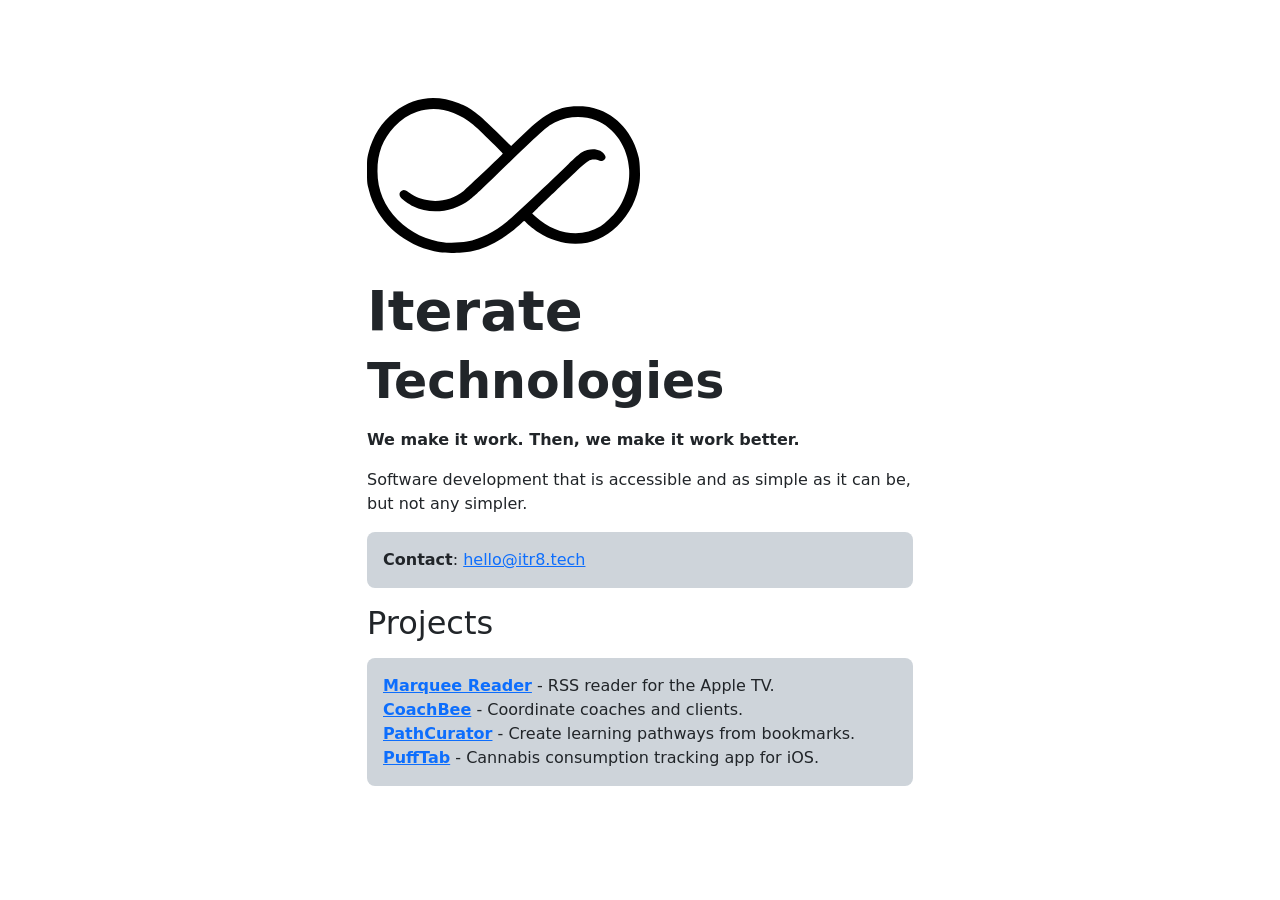
==== index.html @ 41be9e8a "Add Marquee Reader project link to index.html" ====
<!DOCTYPE html>
<html lang="en" data-bs-theme="auto">
<head>
    <meta charset="UTF-8">
    <meta name="viewport" content="width=device-width, initial-scale=1.0">
    <title>Iterate Technologies - Software Development</title>
    <link href="https://cdn.jsdelivr.net/npm/bootstrap@5.3.3/dist/css/bootstrap.min.css" rel="stylesheet">

    <style>
        .hero-section {
            min-height: 100vh;
            display: flex;
            align-items: center;
        }
        .service-icon {
            font-size: 3rem;
            margin-bottom: 1rem;
        }
        [data-bs-theme="dark"] .logo {
            filter: brightness(0) invert(1);
        }
        .theme-toggle {
            position: fixed;
            top: 20px;
            right: 20px;
            z-index: 1000;
        }
    </style>
</head>
<body>



    <!-- Hero Section -->
    <section class="hero-section">
        <div class="container">
            <div class="row align-items-center justify-content-center">
                <div class="col-lg-6">
                    <img src="itr8.svg" alt="Iterate Technologies Logo" class="logo mb-4">
                    <h1 class="display-4 fw-bold mb-3">Iterate <small class="">Technologies</small></h1>
                    <p class="fw-bold">We make it work. Then, we make it work better.</p>
                    <p>Software development that is accessible and as simple as it can be, but not any simpler.</p>
                    <div class="contact my-3 p-3 bg-dark-subtle rounded-3">
                        <div><span class="fw-bold">Contact</span>: <a href="mailto:hello@itr8.ca">hello@itr8.tech</a></div>
                    </div>
                    <h2>Projects</h2>
                    <div class="projects my-3 p-3 bg-dark-subtle rounded-3">
                        <div><a class="fw-bold" href="https://marqueereader.app">Marquee Reader</a> - RSS reader for the Apple TV.</div>
                        <div><a class="fw-bold" href="https://coachbee.app">CoachBee</a> - Coordinate coaches and clients.</div>
                        <div><a class="fw-bold" href="https://pathcurator.com">PathCurator</a> - Create learning pathways from bookmarks.</div>
                        <div><a class="fw-bold" href="https://pufftab.com">PuffTab</a> - Cannabis consumption tracking app for iOS.</div>
                    </div>
                </div>
   
            </div>
        </div>
    </section>




    <script>
        // Theme switching functionality
        const getStoredTheme = () => localStorage.getItem('theme');
        const setStoredTheme = theme => localStorage.setItem('theme', theme);

        const getPreferredTheme = () => {
            const storedTheme = getStoredTheme();
            if (storedTheme) {
                return storedTheme;
            }
            return window.matchMedia('(prefers-color-scheme: dark)').matches ? 'dark' : 'light';
        };

        const setTheme = theme => {
            if (theme === 'auto') {
                document.documentElement.setAttribute('data-bs-theme', (window.matchMedia('(prefers-color-scheme: dark)').matches ? 'dark' : 'light'));
            } else {
                document.documentElement.setAttribute('data-bs-theme', theme);
            }
        };

        setTheme(getPreferredTheme());

        const showActiveTheme = (theme, focus = false) => {
            const activeThemeIcon = document.querySelector(`#theme-${theme}`);
            
            if (activeThemeIcon) {
                activeThemeIcon.checked = true;
                if (focus) {
                    activeThemeIcon.focus();
                }
            }
        };

        window.matchMedia('(prefers-color-scheme: dark)').addEventListener('change', () => {
            const storedTheme = getStoredTheme();
            if (storedTheme !== 'light' && storedTheme !== 'dark') {
                setTheme(getPreferredTheme());
            }
        });

        window.addEventListener('DOMContentLoaded', () => {
            showActiveTheme(getStoredTheme() || 'auto');

            document.querySelectorAll('[name="theme-toggle"]').forEach(toggle => {
                toggle.addEventListener('click', () => {
                    const theme = toggle.id.replace('theme-', '');
                    setStoredTheme(theme);
                    setTheme(theme);
                    showActiveTheme(theme, true);
                });
            });
        });
    </script>
</body>
</html>
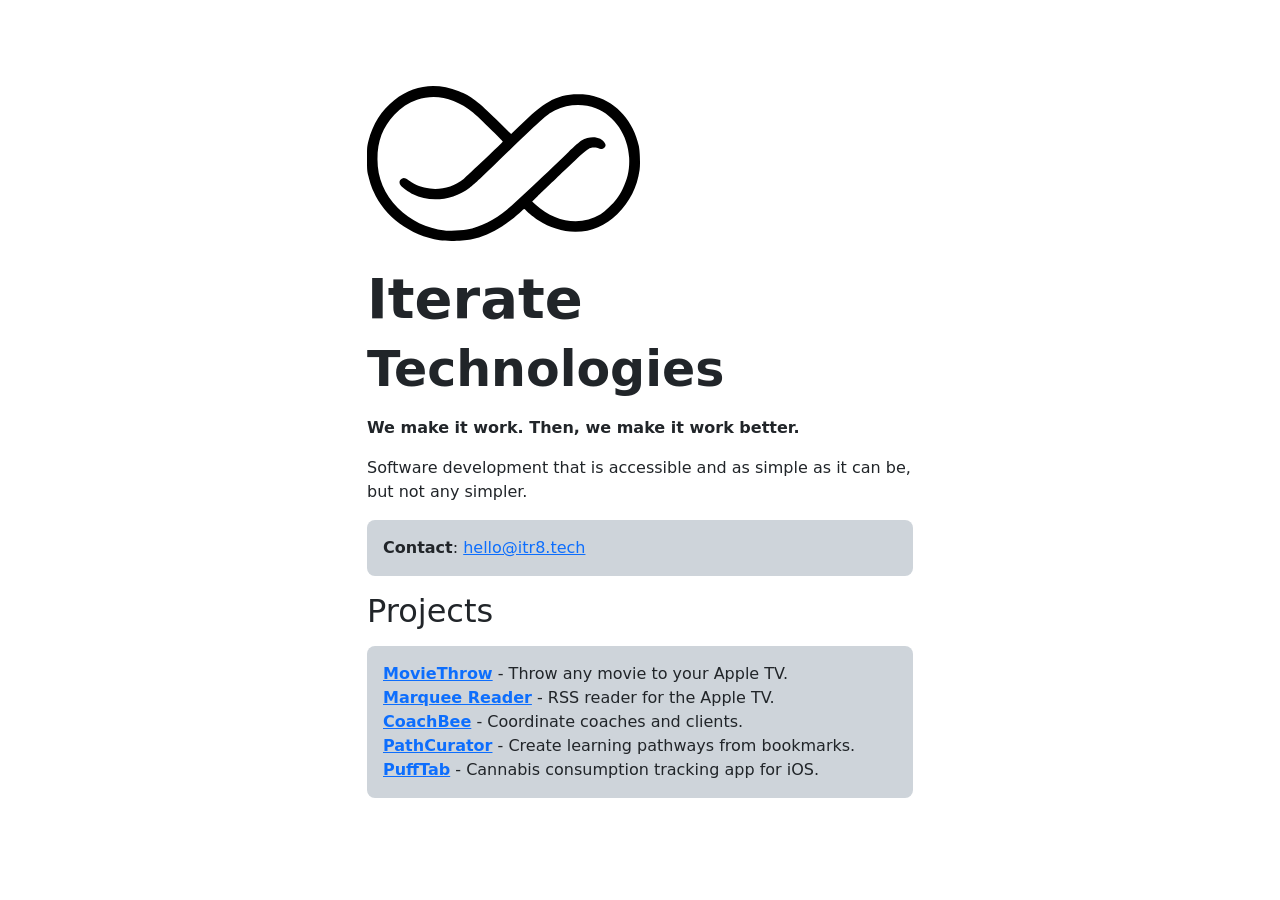
==== commit e6c5fc95: "Link to MovieThrow" ====
--- a/index.html
+++ b/index.html
@@ -45,6 +45,7 @@
                     </div>
                     <h2>Projects</h2>
                     <div class="projects my-3 p-3 bg-dark-subtle rounded-3">
+                        <div><a class="fw-bold" href="/moviethrow/">MovieThrow</a> - Throw any movie to your Apple TV.</div>
                         <div><a class="fw-bold" href="https://marqueereader.app">Marquee Reader</a> - RSS reader for the Apple TV.</div>
                         <div><a class="fw-bold" href="https://coachbee.app">CoachBee</a> - Coordinate coaches and clients.</div>
                         <div><a class="fw-bold" href="https://pathcurator.com">PathCurator</a> - Create learning pathways from bookmarks.</div>
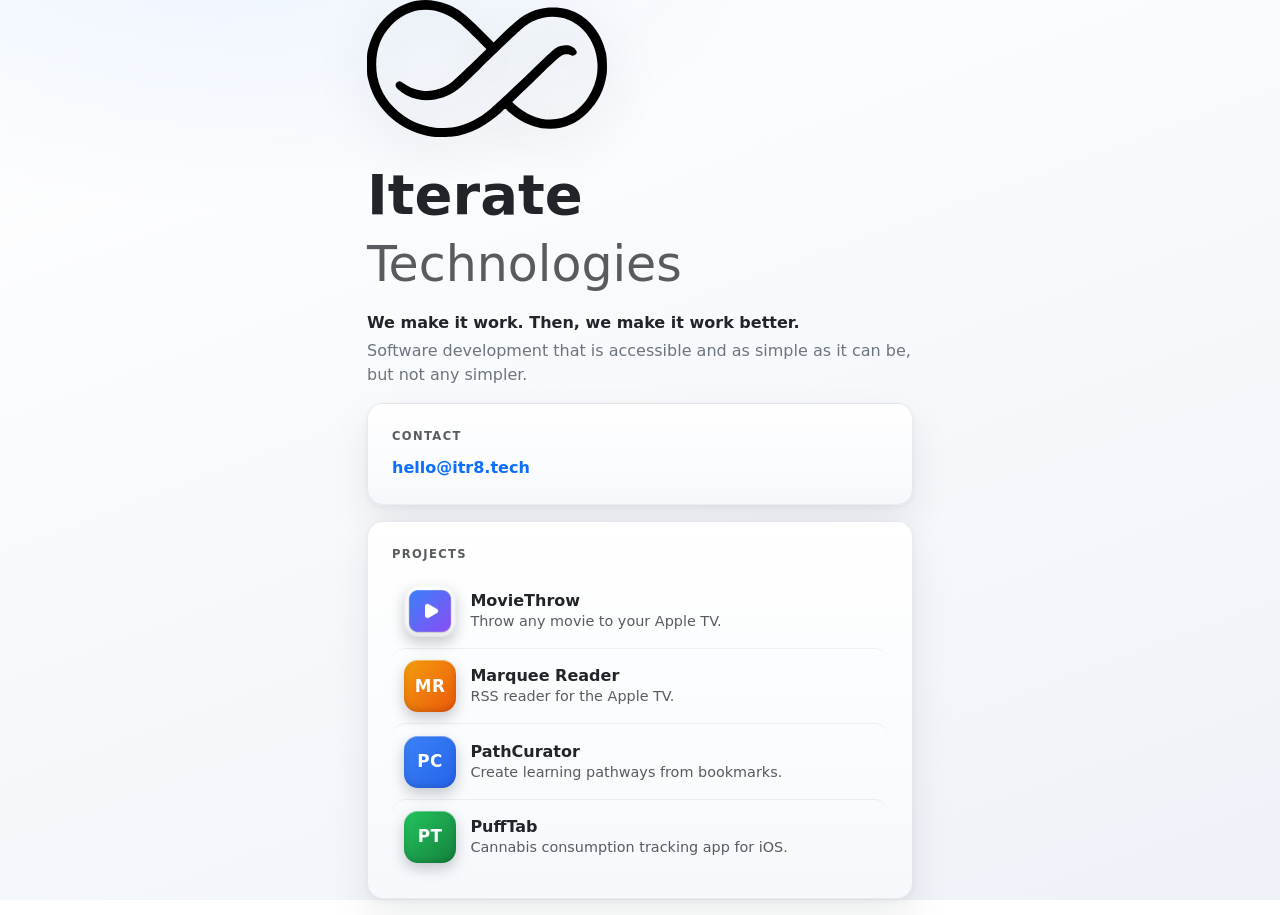
==== commit a87b0849: "Dress up home page and restyle projects section - Add subtle page background gradient with soft radi" ====
--- a/index.html
+++ b/index.html
@@ -7,58 +7,226 @@
     <link href="https://cdn.jsdelivr.net/npm/bootstrap@5.3.3/dist/css/bootstrap.min.css" rel="stylesheet">
 
     <style>
+        :root {
+            --page-bg-start: #ffffff;
+            --page-bg-end: #eef2f8;
+            --card-bg-start: #ffffff;
+            --card-bg-end: #f6f9fc;
+            --card-border: rgba(15, 23, 42, 0.08);
+            --card-shadow: 0 18px 40px rgba(15, 23, 42, 0.08), 0 2px 6px rgba(15, 23, 42, 0.05);
+            --project-hover: rgba(13, 110, 253, 0.06);
+            --divider: rgba(15, 23, 42, 0.06);
+        }
+
+        [data-bs-theme="dark"] {
+            --page-bg-start: #0b0f16;
+            --page-bg-end: #141b26;
+            --card-bg-start: rgba(255, 255, 255, 0.045);
+            --card-bg-end: rgba(255, 255, 255, 0.015);
+            --card-border: rgba(255, 255, 255, 0.09);
+            --card-shadow: 0 20px 44px rgba(0, 0, 0, 0.45), 0 2px 6px rgba(0, 0, 0, 0.4);
+            --project-hover: rgba(255, 255, 255, 0.06);
+            --divider: rgba(255, 255, 255, 0.07);
+        }
+
+        body {
+            min-height: 100vh;
+            background:
+                radial-gradient(1100px 500px at 15% -10%, rgba(13, 110, 253, 0.08), transparent 60%),
+                linear-gradient(160deg, var(--page-bg-start) 0%, var(--page-bg-end) 100%);
+            background-attachment: fixed;
+        }
+
         .hero-section {
             min-height: 100vh;
             display: flex;
             align-items: center;
         }
-        .service-icon {
-            font-size: 3rem;
-            margin-bottom: 1rem;
+
+        .logo {
+            max-width: 240px;
+            width: 100%;
+            filter: drop-shadow(0 12px 24px rgba(15, 23, 42, 0.14));
         }
         [data-bs-theme="dark"] .logo {
-            filter: brightness(0) invert(1);
-        }
-        .theme-toggle {
-            position: fixed;
-            top: 20px;
-            right: 20px;
-            z-index: 1000;
+            filter: brightness(0) invert(1) drop-shadow(0 12px 24px rgba(0, 0, 0, 0.5));
+        }
+
+        .display-4 small {
+            color: var(--bs-secondary-color);
+            font-weight: 500;
+        }
+
+        /* Soft, professional cards */
+        .surface-card {
+            background: linear-gradient(180deg, var(--card-bg-start), var(--card-bg-end));
+            border: 1px solid var(--card-border);
+            border-radius: 1rem;
+            box-shadow: var(--card-shadow);
+        }
+
+        .section-label {
+            font-size: 0.72rem;
+            letter-spacing: 0.12em;
+            text-transform: uppercase;
+            font-weight: 700;
+            color: var(--bs-secondary-color);
+            margin-bottom: 0.65rem;
+        }
+
+        .contact-card a {
+            text-decoration: none;
+            font-weight: 600;
+        }
+        .contact-card a:hover {
+            text-decoration: underline;
+        }
+
+        /* Project list */
+        .projects {
+            display: flex;
+            flex-direction: column;
+        }
+
+        .project {
+            display: flex;
+            align-items: center;
+            gap: 0.9rem;
+            padding: 0.7rem 0.75rem;
+            border-radius: 0.85rem;
+            color: inherit;
+            text-decoration: none;
+            transition: background-color 0.2s ease, transform 0.2s ease, box-shadow 0.2s ease;
+        }
+        .project + .project {
+            border-top: 1px solid var(--divider);
+        }
+        .project:hover {
+            background-color: var(--project-hover);
+            transform: translateY(-1px);
+            box-shadow: 0 10px 24px rgba(15, 23, 42, 0.08);
+            border-top-color: transparent;
+        }
+        .project:hover + .project {
+            border-top-color: transparent;
+        }
+
+        .project-badge {
+            flex: 0 0 auto;
+            width: 52px;
+            height: 52px;
+            border-radius: 14px;
+            display: grid;
+            place-items: center;
+            color: #fff;
+            font-weight: 700;
+            font-size: 1.05rem;
+            letter-spacing: 0.02em;
+            overflow: hidden;
+            box-shadow: inset 0 1px 0 rgba(255, 255, 255, 0.35),
+                        inset 0 -2px 6px rgba(0, 0, 0, 0.15),
+                        0 6px 14px rgba(15, 23, 42, 0.22);
+        }
+        .project-badge img {
+            width: 100%;
+            height: 100%;
+            object-fit: cover;
+            display: block;
+        }
+        .badge--mr { background: linear-gradient(135deg, #f59e0b, #ea580c); }
+        .badge--pc { background: linear-gradient(135deg, #3b82f6, #2563eb); }
+        .badge--pt { background: linear-gradient(135deg, #22c55e, #15803d); }
+
+        .project-body {
+            flex: 1 1 auto;
+            min-width: 0;
+            display: flex;
+            flex-direction: column;
+            line-height: 1.3;
+        }
+        .project-title {
+            font-weight: 700;
+        }
+        .project-desc {
+            font-size: 0.9rem;
+            color: var(--bs-secondary-color);
+        }
+
+        .project-arrow {
+            flex: 0 0 auto;
+            color: var(--bs-secondary-color);
+            opacity: 0;
+            transform: translateX(-6px);
+            transition: opacity 0.2s ease, transform 0.2s ease;
+        }
+        .project:hover .project-arrow {
+            opacity: 1;
+            transform: translateX(0);
+        }
+
+        @media (max-width: 575.98px) {
+            .project-badge { width: 46px; height: 46px; border-radius: 12px; }
         }
     </style>
 </head>
 <body>
-
-
 
     <!-- Hero Section -->
     <section class="hero-section">
         <div class="container">
             <div class="row align-items-center justify-content-center">
-                <div class="col-lg-6">
+                <div class="col-lg-7 col-xl-6">
                     <img src="itr8.svg" alt="Iterate Technologies Logo" class="logo mb-4">
-                    <h1 class="display-4 fw-bold mb-3">Iterate <small class="">Technologies</small></h1>
-                    <p class="fw-bold">We make it work. Then, we make it work better.</p>
-                    <p>Software development that is accessible and as simple as it can be, but not any simpler.</p>
-                    <div class="contact my-3 p-3 bg-dark-subtle rounded-3">
-                        <div><span class="fw-bold">Contact</span>: <a href="mailto:hello@itr8.ca">hello@itr8.tech</a></div>
+                    <h1 class="display-4 fw-bold mb-3">Iterate <small>Technologies</small></h1>
+                    <p class="fw-bold mb-1">We make it work. Then, we make it work better.</p>
+                    <p class="text-secondary">Software development that is accessible and as simple as it can be, but not any simpler.</p>
+
+                    <div class="contact-card surface-card my-3 p-3 p-sm-4">
+                        <div class="section-label">Contact</div>
+                        <div><a href="mailto:hello@itr8.tech">hello@itr8.tech</a></div>
                     </div>
-                    <h2>Projects</h2>
-                    <div class="projects my-3 p-3 bg-dark-subtle rounded-3">
-                        <div><a class="fw-bold" href="/moviethrow/">MovieThrow</a> - Throw any movie to your Apple TV.</div>
-                        <div><a class="fw-bold" href="https://marqueereader.app">Marquee Reader</a> - RSS reader for the Apple TV.</div>
-                        <div><a class="fw-bold" href="https://coachbee.app">CoachBee</a> - Coordinate coaches and clients.</div>
-                        <div><a class="fw-bold" href="https://pathcurator.com">PathCurator</a> - Create learning pathways from bookmarks.</div>
-                        <div><a class="fw-bold" href="https://pufftab.com">PuffTab</a> - Cannabis consumption tracking app for iOS.</div>
+
+                    <div class="surface-card my-3 p-3 p-sm-4">
+                        <div class="section-label">Projects</div>
+                        <div class="projects">
+                            <a class="project" href="/moviethrow/">
+                                <span class="project-badge"><img src="moviethrow/icon-256.png" alt="MovieThrow icon"></span>
+                                <span class="project-body">
+                                    <span class="project-title">MovieThrow</span>
+                                    <span class="project-desc">Throw any movie to your Apple TV.</span>
+                                </span>
+                                <span class="project-arrow" aria-hidden="true">&rarr;</span>
+                            </a>
+                            <a class="project" href="https://marqueereader.app">
+                                <span class="project-badge badge--mr">MR</span>
+                                <span class="project-body">
+                                    <span class="project-title">Marquee Reader</span>
+                                    <span class="project-desc">RSS reader for the Apple TV.</span>
+                                </span>
+                                <span class="project-arrow" aria-hidden="true">&rarr;</span>
+                            </a>
+                            <a class="project" href="https://pathcurator.com">
+                                <span class="project-badge badge--pc">PC</span>
+                                <span class="project-body">
+                                    <span class="project-title">PathCurator</span>
+                                    <span class="project-desc">Create learning pathways from bookmarks.</span>
+                                </span>
+                                <span class="project-arrow" aria-hidden="true">&rarr;</span>
+                            </a>
+                            <a class="project" href="https://pufftab.com">
+                                <span class="project-badge badge--pt">PT</span>
+                                <span class="project-body">
+                                    <span class="project-title">PuffTab</span>
+                                    <span class="project-desc">Cannabis consumption tracking app for iOS.</span>
+                                </span>
+                                <span class="project-arrow" aria-hidden="true">&rarr;</span>
+                            </a>
+                        </div>
                     </div>
                 </div>
-   
             </div>
         </div>
     </section>
-
-
-
 
     <script>
         // Theme switching functionality
@@ -85,7 +253,7 @@
 
         const showActiveTheme = (theme, focus = false) => {
             const activeThemeIcon = document.querySelector(`#theme-${theme}`);
-            
+
             if (activeThemeIcon) {
                 activeThemeIcon.checked = true;
                 if (focus) {
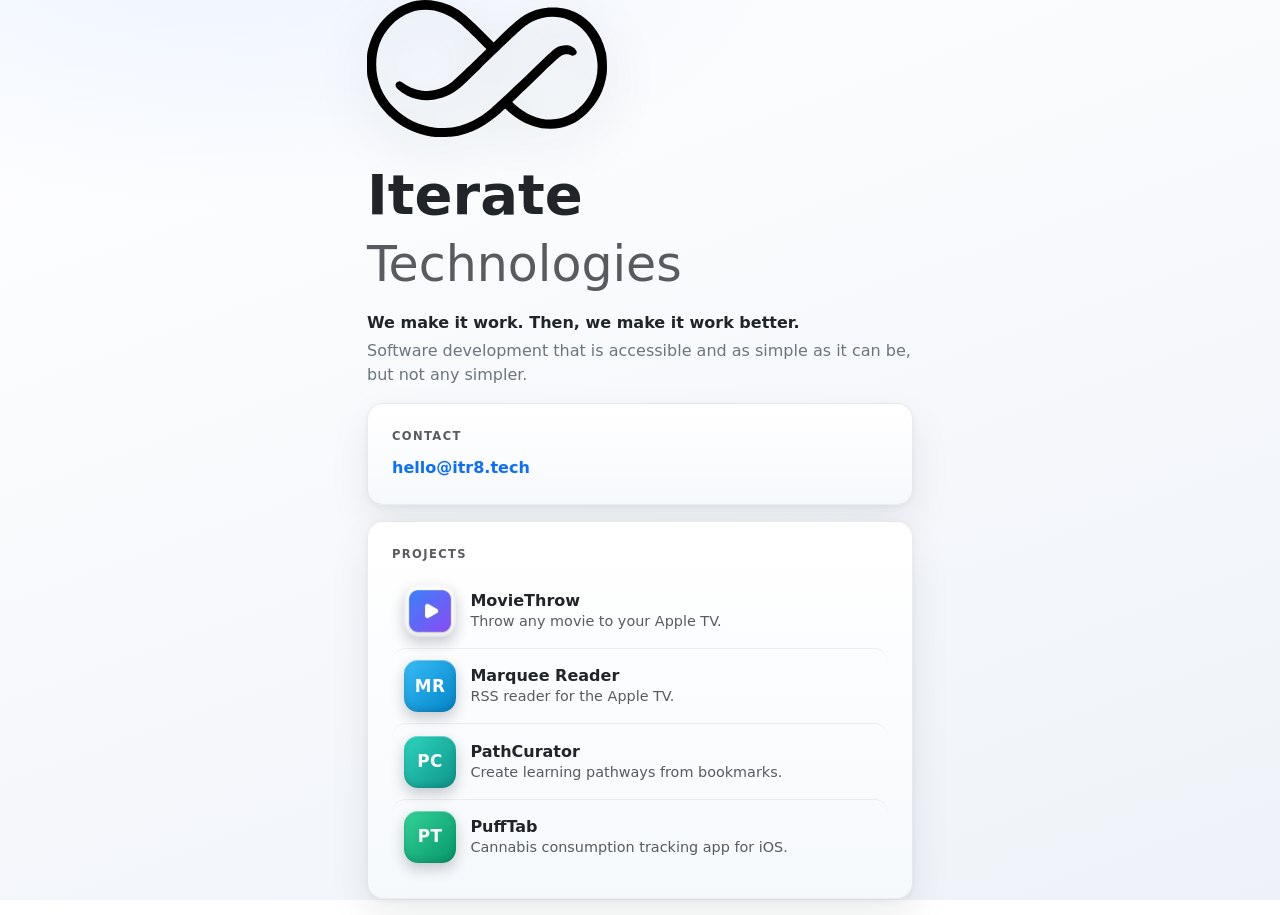
==== commit efaac5ea: "Recolor project badges to a blues-and-greens palette" ====
--- a/index.html
+++ b/index.html
@@ -133,9 +133,9 @@
             object-fit: cover;
             display: block;
         }
-        .badge--mr { background: linear-gradient(135deg, #f59e0b, #ea580c); }
-        .badge--pc { background: linear-gradient(135deg, #3b82f6, #2563eb); }
-        .badge--pt { background: linear-gradient(135deg, #22c55e, #15803d); }
+        .badge--mr { background: linear-gradient(135deg, #38bdf8, #0284c7); }
+        .badge--pc { background: linear-gradient(135deg, #2dd4bf, #0d9488); }
+        .badge--pt { background: linear-gradient(135deg, #34d399, #059669); }
 
         .project-body {
             flex: 1 1 auto;
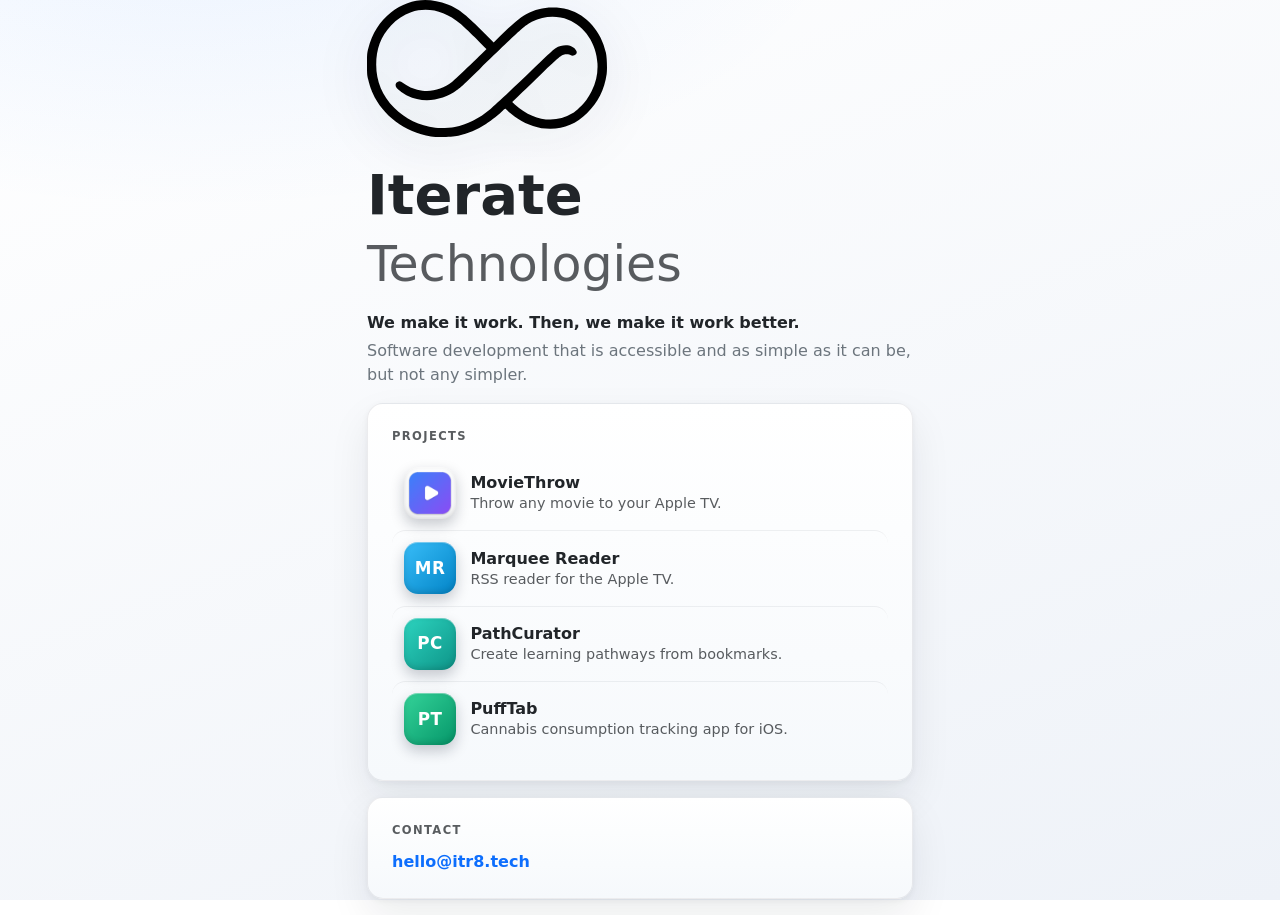
==== commit f444d2fb: "Move Contact card below Projects" ====
--- a/index.html
+++ b/index.html
@@ -181,11 +181,6 @@
                     <p class="fw-bold mb-1">We make it work. Then, we make it work better.</p>
                     <p class="text-secondary">Software development that is accessible and as simple as it can be, but not any simpler.</p>
 
-                    <div class="contact-card surface-card my-3 p-3 p-sm-4">
-                        <div class="section-label">Contact</div>
-                        <div><a href="mailto:hello@itr8.tech">hello@itr8.tech</a></div>
-                    </div>
-
                     <div class="surface-card my-3 p-3 p-sm-4">
                         <div class="section-label">Projects</div>
                         <div class="projects">
@@ -222,6 +217,11 @@
                                 <span class="project-arrow" aria-hidden="true">&rarr;</span>
                             </a>
                         </div>
+                    </div>
+
+                    <div class="contact-card surface-card my-3 p-3 p-sm-4">
+                        <div class="section-label">Contact</div>
+                        <div><a href="mailto:hello@itr8.tech">hello@itr8.tech</a></div>
                     </div>
                 </div>
             </div>
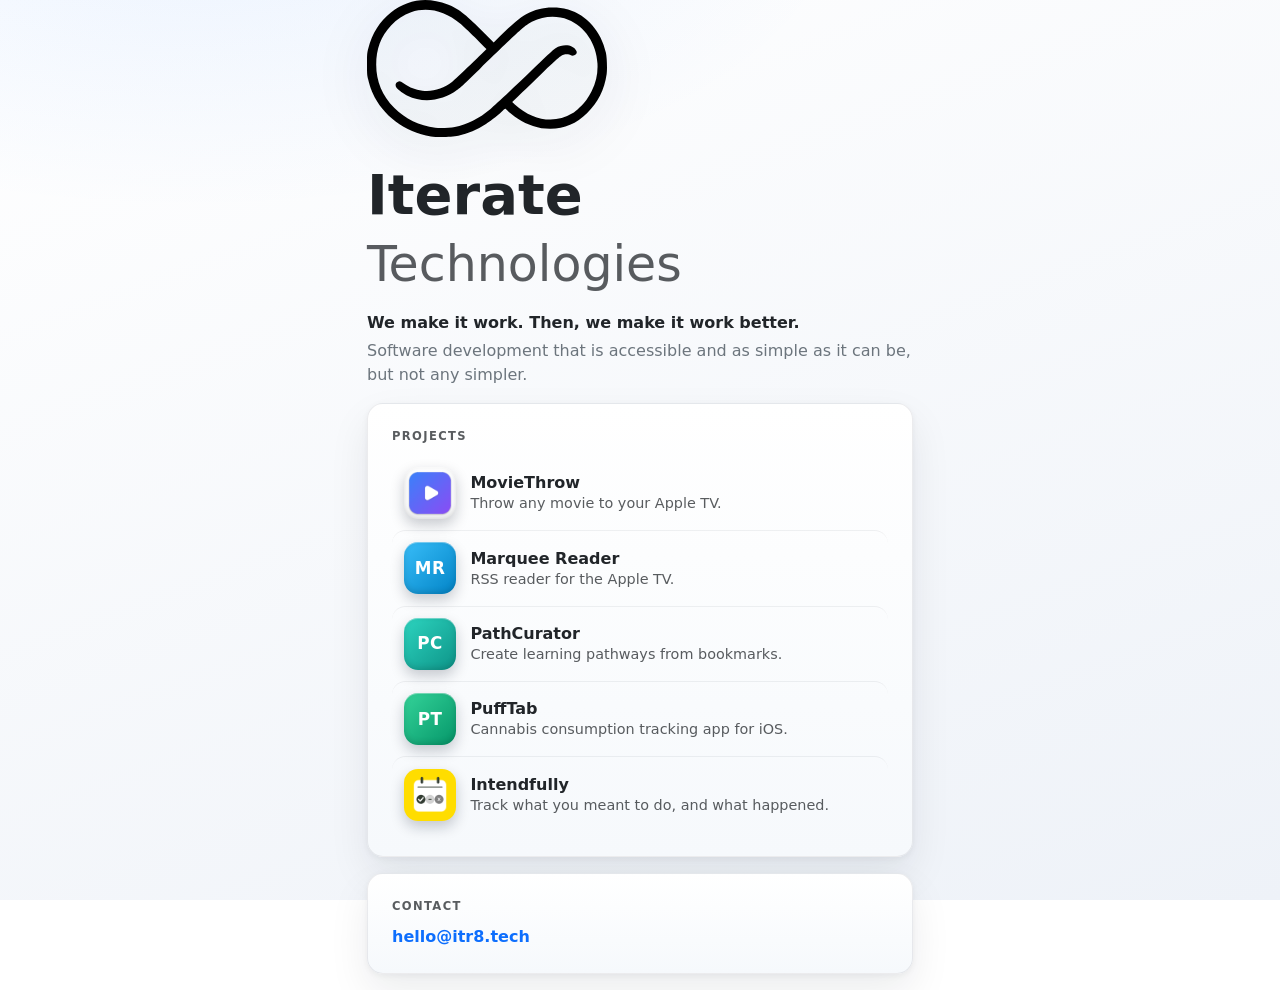
==== commit e5478607: "Add Intendfully to the projects list Co-Authored-By: Claude Sonnet 5.5 <noreply@anthropic.com>" ====
--- a/index.html
+++ b/index.html
@@ -216,6 +216,14 @@
                                 </span>
                                 <span class="project-arrow" aria-hidden="true">&rarr;</span>
                             </a>
+                            <a class="project" href="/intendfully/">
+                                <span class="project-badge"><img src="intendfully/icon-256.png" alt="Intendfully icon"></span>
+                                <span class="project-body">
+                                    <span class="project-title">Intendfully</span>
+                                    <span class="project-desc">Track what you meant to do, and what happened.</span>
+                                </span>
+                                <span class="project-arrow" aria-hidden="true">&rarr;</span>
+                            </a>
                         </div>
                     </div>
 
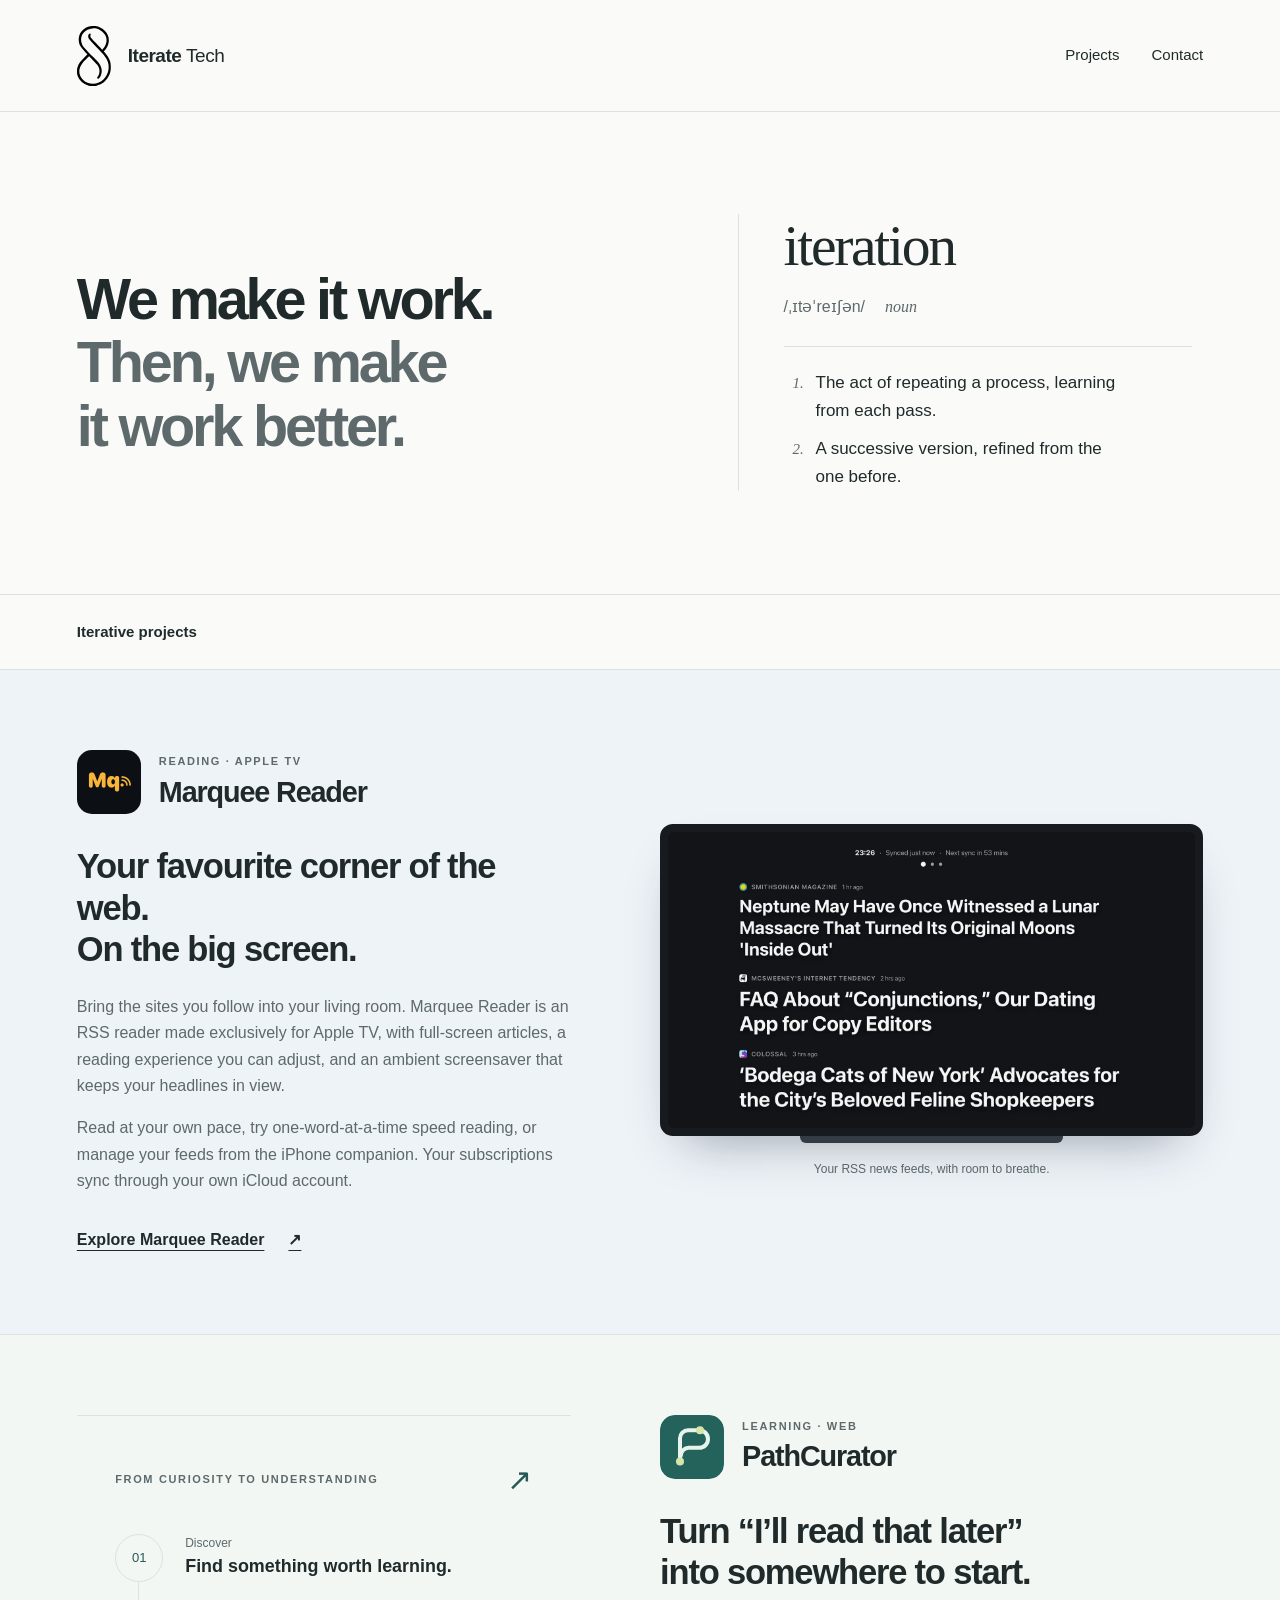
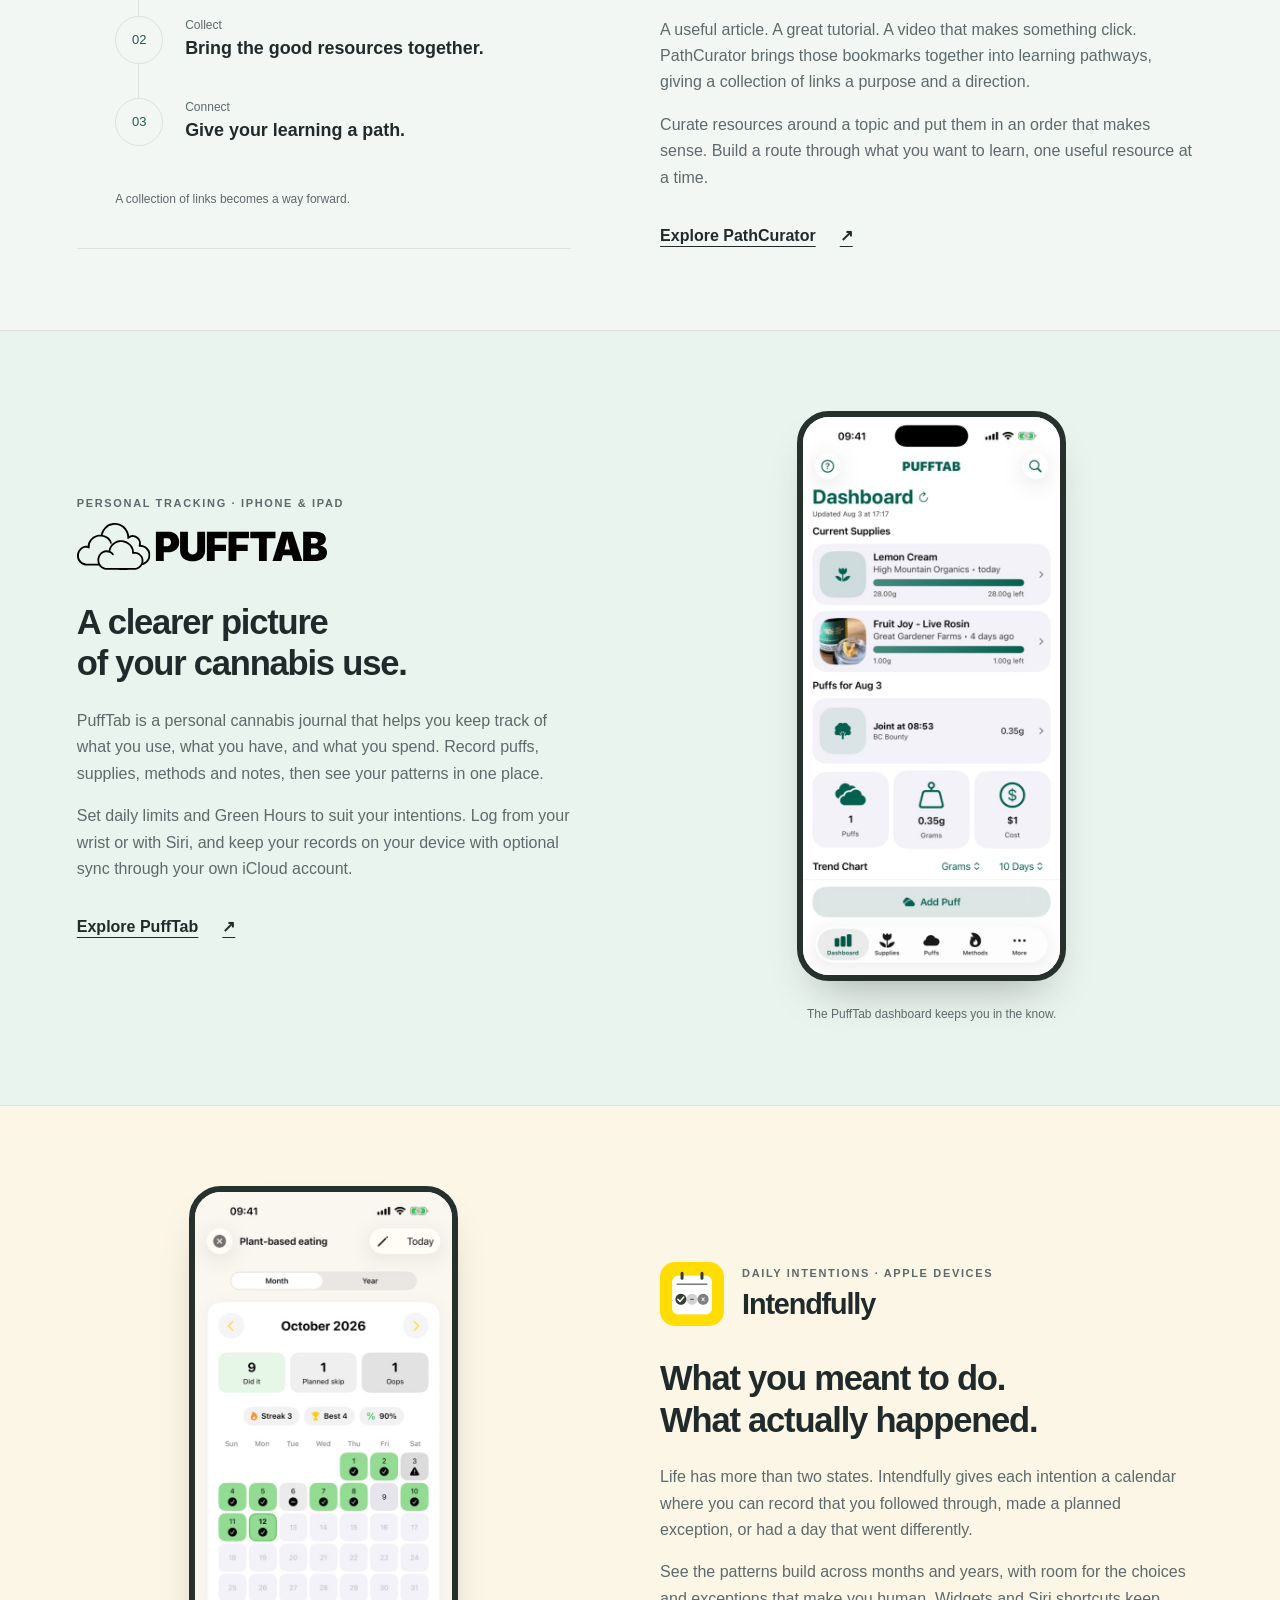
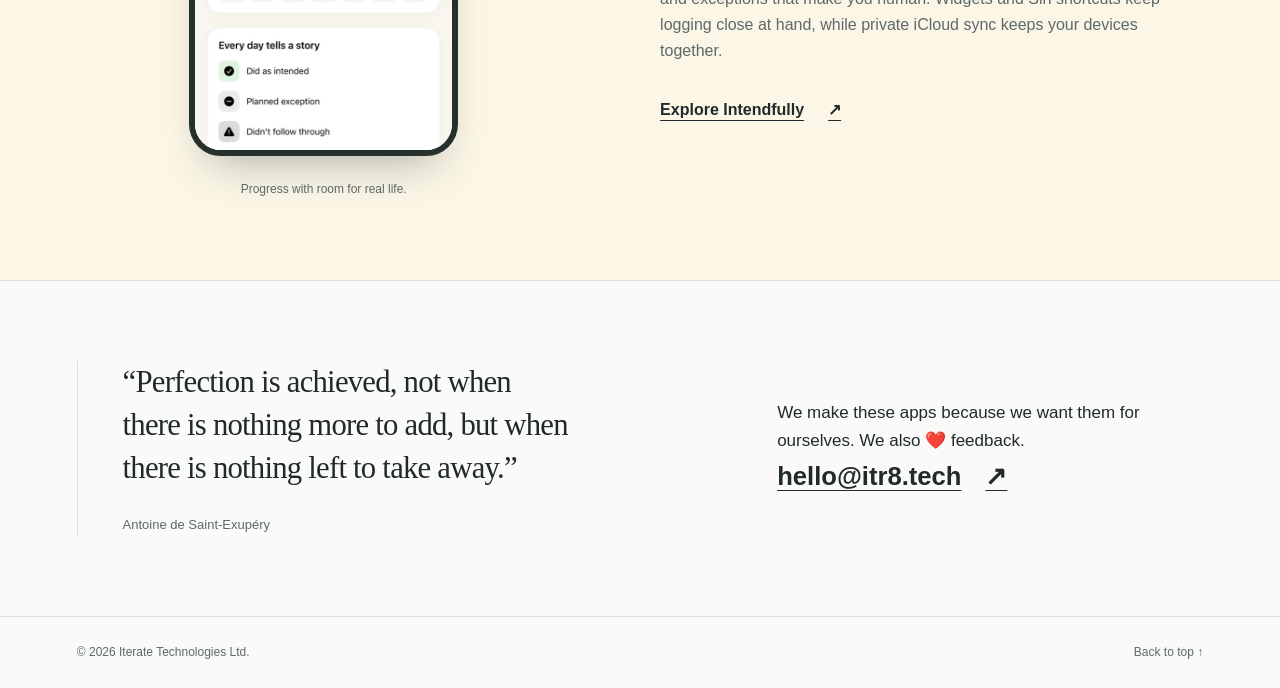
==== commit 11e9f4ae: "Expand homepage into full-width project sections" ====
--- a/index.html
+++ b/index.html
@@ -1,294 +1,114 @@
-<!DOCTYPE html>
-<html lang="en" data-bs-theme="auto">
+<!doctype html>
+<html lang="en">
 <head>
-    <meta charset="UTF-8">
-    <meta name="viewport" content="width=device-width, initial-scale=1.0">
-    <title>Iterate Technologies - Software Development</title>
-    <link href="https://cdn.jsdelivr.net/npm/bootstrap@5.3.3/dist/css/bootstrap.min.css" rel="stylesheet">
+    <meta charset="utf-8">
+    <meta name="viewport" content="width=device-width, initial-scale=1">
+    <meta name="color-scheme" content="light dark">
+    <meta name="description" content="Iterate Technologies - Explore Marquee Reader, PathCurator, PuffTab and Intendfully.">
+    <title>Iterate Technologies - Explore Marquee Reader, PathCurator, PuffTab and Intendfully</title>
+    <link rel="stylesheet" href="assets/site.css">
+    <script>
+        // Honour an existing theme preference; otherwise follow the device.
+        try {
+            const theme = localStorage.getItem('theme');
+            if (theme === 'light' || theme === 'dark') document.documentElement.dataset.theme = theme;
+        } catch (_) { /* Device colours also work when storage is unavailable. */ }
+    </script>
+</head>
+<body id="top">
+    <a class="skip-link" href="#main">Skip to content</a>
+    <header class="site-header page-padding">
+        <a class="brand" href="#top" aria-label="Iterate Technologies home">
+            <span class="brand-mark"><img src="itr8.svg" width="273" height="156" alt=""></span>
+            <span>Iterate <span class="brand-light">Tech</span></span>
+        </a>
+        <nav aria-label="Main navigation"><a href="#projects">Projects</a><a href="#contact">Contact</a></nav>
+    </header>
+    <main id="main">
+        <section class="intro page-padding" aria-labelledby="intro-title">
+            <div>
+                <h1 id="intro-title">We make it work.<br><span>Then, we make<br class="desktop-break"> it work better.</span></h1>
+            </div>
+            <div class="dictionary-entry">
+                <h2 id="iteration-title"><dfn>iteration</dfn></h2>
+                <p class="dictionary-pronunciation"><span aria-label="Pronounced it-uh-RAY-shun">/ˌɪtəˈreɪʃən/</span><span class="dictionary-part">noun</span></p>
+                <ol class="dictionary-definitions">
+                    <li>The act of repeating a process, learning from each&nbsp;pass.</li>
+                    <li>A successive version, refined from the one before.</li>
+                </ol>
+            </div>
+        </section>
 
-    <style>
-        :root {
-            --page-bg-start: #ffffff;
-            --page-bg-end: #eef2f8;
-            --card-bg-start: #ffffff;
-            --card-bg-end: #f6f9fc;
-            --card-border: rgba(15, 23, 42, 0.08);
-            --card-shadow: 0 18px 40px rgba(15, 23, 42, 0.08), 0 2px 6px rgba(15, 23, 42, 0.05);
-            --project-hover: rgba(13, 110, 253, 0.06);
-            --divider: rgba(15, 23, 42, 0.06);
-        }
+        <div class="projects-heading page-padding" id="projects"><h2>Iterative projects</h2></div>
 
-        [data-bs-theme="dark"] {
-            --page-bg-start: #0b0f16;
-            --page-bg-end: #141b26;
-            --card-bg-start: rgba(255, 255, 255, 0.045);
-            --card-bg-end: rgba(255, 255, 255, 0.015);
-            --card-border: rgba(255, 255, 255, 0.09);
-            --card-shadow: 0 20px 44px rgba(0, 0, 0, 0.45), 0 2px 6px rgba(0, 0, 0, 0.4);
-            --project-hover: rgba(255, 255, 255, 0.06);
-            --divider: rgba(255, 255, 255, 0.07);
-        }
+        <section class="project marquee page-padding" aria-labelledby="marquee-title" id="marquee-reader">
+            <div class="project-copy">
+                <div class="project-identity"><img class="app-icon marquee-icon" src="assets/marquee-icon.png" width="80" height="80" alt="" loading="lazy"><div><p class="eyebrow">Reading · Apple TV</p><h3 id="marquee-title">Marquee Reader</h3></div></div>
+                <p class="project-lead">Your favourite corner of the web.<br>On the big screen.</p>
+                <p>Bring the sites you follow into your living room. Marquee Reader is an RSS reader made exclusively for Apple TV, with full-screen articles, a reading experience you can adjust, and an ambient screensaver that keeps your headlines in view.</p>
+                <p>Read at your own pace, try one-word-at-a-time speed reading, or manage your feeds from the iPhone companion. Your subscriptions sync through your own iCloud account.</p>
+                <a class="text-link explore" href="https://marqueereader.app">Explore Marquee Reader <span aria-hidden="true">↗</span></a>
+            </div>
+            <figure class="project-visual tv-visual">
+                <div class="tv-frame"><img src="assets/marquee-screensaver.webp" width="1600" height="900" alt="Marquee Reader’s Apple TV screensaver with three headlines and a clock on a dark background" loading="lazy"></div>
+                <figcaption>Your RSS news feeds, with room to breathe.</figcaption>
+            </figure>
+        </section>
 
-        body {
-            min-height: 100vh;
-            background:
-                radial-gradient(1100px 500px at 15% -10%, rgba(13, 110, 253, 0.08), transparent 60%),
-                linear-gradient(160deg, var(--page-bg-start) 0%, var(--page-bg-end) 100%);
-            background-attachment: fixed;
-        }
+        <section class="project pathcurator page-padding" aria-labelledby="pathcurator-title" id="pathcurator">
+            <div class="project-copy">
+                <div class="project-identity"><img class="app-icon" src="assets/pathcurator-mark.svg" width="80" height="80" alt="" loading="lazy"><div><p class="eyebrow">Learning · Web</p><h3 id="pathcurator-title">PathCurator</h3></div></div>
+                <p class="project-lead">Turn “I’ll read that later”<br>into somewhere to start.</p>
+                <p>A useful article. A great tutorial. A video that makes something click. PathCurator brings those bookmarks together into learning pathways, giving a collection of links a purpose and a direction.</p>
+                <p>Curate resources around a topic and put them in an order that makes sense. Build a route through what you want to learn, one useful resource at a time.</p>
+                <a class="text-link explore" href="https://pathcurator.com">Explore PathCurator <span aria-hidden="true">↗</span></a>
+            </div>
+            <figure class="project-visual pathway-visual">
+                <div class="pathway-heading"><span class="eyebrow">From curiosity to understanding</span><span class="pathway-symbol" aria-hidden="true">↗</span></div>
+                <ol class="pathway"><li><span class="step-number">01</span><div><small>Discover</small><strong>Find something worth learning.</strong></div></li><li><span class="step-number">02</span><div><small>Collect</small><strong>Bring the good resources together.</strong></div></li><li><span class="step-number">03</span><div><small>Connect</small><strong>Give your learning a path.</strong></div></li></ol>
+                <figcaption>A collection of links becomes a way forward.</figcaption>
+            </figure>
+        </section>
 
-        .hero-section {
-            min-height: 100vh;
-            display: flex;
-            align-items: center;
-        }
+        <section class="project pufftab page-padding" aria-labelledby="pufftab-title" id="pufftab">
+            <div class="project-copy">
+                <div class="project-identity"><div><p class="eyebrow">Personal tracking · iPhone &amp; iPad</p><h3 id="pufftab-title"><span class="sr-only">PuffTab</span><img class="pufftab-wordmark" src="assets/pufftab-wordmark.svg?v=2" width="300" height="56" alt="" loading="lazy"></h3></div></div>
+                <p class="project-lead">A clearer picture<br>of your cannabis use.</p>
+                <p>PuffTab is a personal cannabis journal that helps you keep track of what you use, what you have, and what you spend. Record puffs, supplies, methods and notes, then see your patterns in one place.</p>
+                <p>Set daily limits and Green Hours to suit your intentions. Log from your wrist or with Siri, and keep your records on your device with optional sync through your own iCloud account.</p>
+                <a class="text-link explore" href="https://pufftab.com">Explore PuffTab <span aria-hidden="true">↗</span></a>
+            </div>
+            <figure class="project-visual phone-visual">
+                <div class="phone-frame"><img src="assets/pufftab-dashboard.jpg" width="552" height="1200" alt="PuffTab dashboard showing supplies, a logged puff, and daily amount and cost totals" loading="lazy"></div>
+                <figcaption>The PuffTab dashboard keeps you in the know.</figcaption>
+            </figure>
+        </section>
 
-        .logo {
-            max-width: 240px;
-            width: 100%;
-            filter: drop-shadow(0 12px 24px rgba(15, 23, 42, 0.14));
-        }
-        [data-bs-theme="dark"] .logo {
-            filter: brightness(0) invert(1) drop-shadow(0 12px 24px rgba(0, 0, 0, 0.5));
-        }
+        <section class="project intendfully page-padding" aria-labelledby="intendfully-title" id="intendfully">
+            <div class="project-copy">
+                <div class="project-identity"><img class="app-icon" src="intendfully/icon-256.png" width="80" height="80" alt="" loading="lazy"><div><p class="eyebrow">Daily intentions · Apple devices</p><h3 id="intendfully-title">Intendfully</h3></div></div>
+                <p class="project-lead">What you meant to do.<br>What actually happened.</p>
+                <p>Life has more than two states. Intendfully gives each intention a calendar where you can record that you followed through, made a planned exception, or had a day that went differently.</p>
+                <p>See the patterns build across months and years, with room for the choices and exceptions that make you human. Widgets and Siri shortcuts keep logging close at hand, while private iCloud sync keeps your devices together.</p>
+                <a class="text-link explore" href="intendfully/">Explore Intendfully <span aria-hidden="true">↗</span></a>
+            </div>
+            <figure class="project-visual phone-visual">
+                <div class="phone-frame"><img src="assets/intendfully-calendar.jpg" width="552" height="1200" alt="Intendfully’s monthly calendar showing days followed through, a planned exception and a day that went differently" loading="lazy"></div>
+                <figcaption>Progress with room for real life.</figcaption>
+            </figure>
+        </section>
 
-        .display-4 small {
-            color: var(--bs-secondary-color);
-            font-weight: 500;
-        }
-
-        /* Soft, professional cards */
-        .surface-card {
-            background: linear-gradient(180deg, var(--card-bg-start), var(--card-bg-end));
-            border: 1px solid var(--card-border);
-            border-radius: 1rem;
-            box-shadow: var(--card-shadow);
-        }
-
-        .section-label {
-            font-size: 0.72rem;
-            letter-spacing: 0.12em;
-            text-transform: uppercase;
-            font-weight: 700;
-            color: var(--bs-secondary-color);
-            margin-bottom: 0.65rem;
-        }
-
-        .contact-card a {
-            text-decoration: none;
-            font-weight: 600;
-        }
-        .contact-card a:hover {
-            text-decoration: underline;
-        }
-
-        /* Project list */
-        .projects {
-            display: flex;
-            flex-direction: column;
-        }
-
-        .project {
-            display: flex;
-            align-items: center;
-            gap: 0.9rem;
-            padding: 0.7rem 0.75rem;
-            border-radius: 0.85rem;
-            color: inherit;
-            text-decoration: none;
-            transition: background-color 0.2s ease, transform 0.2s ease, box-shadow 0.2s ease;
-        }
-        .project + .project {
-            border-top: 1px solid var(--divider);
-        }
-        .project:hover {
-            background-color: var(--project-hover);
-            transform: translateY(-1px);
-            box-shadow: 0 10px 24px rgba(15, 23, 42, 0.08);
-            border-top-color: transparent;
-        }
-        .project:hover + .project {
-            border-top-color: transparent;
-        }
-
-        .project-badge {
-            flex: 0 0 auto;
-            width: 52px;
-            height: 52px;
-            border-radius: 14px;
-            display: grid;
-            place-items: center;
-            color: #fff;
-            font-weight: 700;
-            font-size: 1.05rem;
-            letter-spacing: 0.02em;
-            overflow: hidden;
-            box-shadow: inset 0 1px 0 rgba(255, 255, 255, 0.35),
-                        inset 0 -2px 6px rgba(0, 0, 0, 0.15),
-                        0 6px 14px rgba(15, 23, 42, 0.22);
-        }
-        .project-badge img {
-            width: 100%;
-            height: 100%;
-            object-fit: cover;
-            display: block;
-        }
-        .badge--mr { background: linear-gradient(135deg, #38bdf8, #0284c7); }
-        .badge--pc { background: linear-gradient(135deg, #2dd4bf, #0d9488); }
-        .badge--pt { background: linear-gradient(135deg, #34d399, #059669); }
-
-        .project-body {
-            flex: 1 1 auto;
-            min-width: 0;
-            display: flex;
-            flex-direction: column;
-            line-height: 1.3;
-        }
-        .project-title {
-            font-weight: 700;
-        }
-        .project-desc {
-            font-size: 0.9rem;
-            color: var(--bs-secondary-color);
-        }
-
-        .project-arrow {
-            flex: 0 0 auto;
-            color: var(--bs-secondary-color);
-            opacity: 0;
-            transform: translateX(-6px);
-            transition: opacity 0.2s ease, transform 0.2s ease;
-        }
-        .project:hover .project-arrow {
-            opacity: 1;
-            transform: translateX(0);
-        }
-
-        @media (max-width: 575.98px) {
-            .project-badge { width: 46px; height: 46px; border-radius: 12px; }
-        }
-    </style>
-</head>
-<body>
-
-    <!-- Hero Section -->
-    <section class="hero-section">
-        <div class="container">
-            <div class="row align-items-center justify-content-center">
-                <div class="col-lg-7 col-xl-6">
-                    <img src="itr8.svg" alt="Iterate Technologies Logo" class="logo mb-4">
-                    <h1 class="display-4 fw-bold mb-3">Iterate <small>Technologies</small></h1>
-                    <p class="fw-bold mb-1">We make it work. Then, we make it work better.</p>
-                    <p class="text-secondary">Software development that is accessible and as simple as it can be, but not any simpler.</p>
-
-                    <div class="surface-card my-3 p-3 p-sm-4">
-                        <div class="section-label">Projects</div>
-                        <div class="projects">
-                            <a class="project" href="/moviethrow/">
-                                <span class="project-badge"><img src="moviethrow/icon-256.png" alt="MovieThrow icon"></span>
-                                <span class="project-body">
-                                    <span class="project-title">MovieThrow</span>
-                                    <span class="project-desc">Throw any movie to your Apple TV.</span>
-                                </span>
-                                <span class="project-arrow" aria-hidden="true">&rarr;</span>
-                            </a>
-                            <a class="project" href="https://marqueereader.app">
-                                <span class="project-badge badge--mr">MR</span>
-                                <span class="project-body">
-                                    <span class="project-title">Marquee Reader</span>
-                                    <span class="project-desc">RSS reader for the Apple TV.</span>
-                                </span>
-                                <span class="project-arrow" aria-hidden="true">&rarr;</span>
-                            </a>
-                            <a class="project" href="https://pathcurator.com">
-                                <span class="project-badge badge--pc">PC</span>
-                                <span class="project-body">
-                                    <span class="project-title">PathCurator</span>
-                                    <span class="project-desc">Create learning pathways from bookmarks.</span>
-                                </span>
-                                <span class="project-arrow" aria-hidden="true">&rarr;</span>
-                            </a>
-                            <a class="project" href="https://pufftab.com">
-                                <span class="project-badge badge--pt">PT</span>
-                                <span class="project-body">
-                                    <span class="project-title">PuffTab</span>
-                                    <span class="project-desc">Cannabis consumption tracking app for iOS.</span>
-                                </span>
-                                <span class="project-arrow" aria-hidden="true">&rarr;</span>
-                            </a>
-                            <a class="project" href="/intendfully/">
-                                <span class="project-badge"><img src="intendfully/icon-256.png" alt="Intendfully icon"></span>
-                                <span class="project-body">
-                                    <span class="project-title">Intendfully</span>
-                                    <span class="project-desc">Track what you meant to do, and what happened.</span>
-                                </span>
-                                <span class="project-arrow" aria-hidden="true">&rarr;</span>
-                            </a>
-                        </div>
-                    </div>
-
-                    <div class="contact-card surface-card my-3 p-3 p-sm-4">
-                        <div class="section-label">Contact</div>
-                        <div><a href="mailto:hello@itr8.tech">hello@itr8.tech</a></div>
-                    </div>
-                </div>
+        <section class="contact page-padding" id="contact" aria-label="Contact">
+            <figure class="philosophy">
+                <blockquote cite="https://www.quotationspage.com/quote/26979.html">“Perfection is achieved, not when there is nothing more to add, but when there is nothing left to take&nbsp;away.”</blockquote>
+                <figcaption>Antoine de Saint-Exupéry</figcaption>
+            </figure>
+            <div>
+                We make these apps because we want them for ourselves. We also ❤️ feedback.
+                <a class="text-link" href="mailto:hello@itr8.tech">hello@itr8.tech <span aria-hidden="true">↗</span></a>
             </div>
-        </div>
-    </section>
-
-    <script>
-        // Theme switching functionality
-        const getStoredTheme = () => localStorage.getItem('theme');
-        const setStoredTheme = theme => localStorage.setItem('theme', theme);
-
-        const getPreferredTheme = () => {
-            const storedTheme = getStoredTheme();
-            if (storedTheme) {
-                return storedTheme;
-            }
-            return window.matchMedia('(prefers-color-scheme: dark)').matches ? 'dark' : 'light';
-        };
-
-        const setTheme = theme => {
-            if (theme === 'auto') {
-                document.documentElement.setAttribute('data-bs-theme', (window.matchMedia('(prefers-color-scheme: dark)').matches ? 'dark' : 'light'));
-            } else {
-                document.documentElement.setAttribute('data-bs-theme', theme);
-            }
-        };
-
-        setTheme(getPreferredTheme());
-
-        const showActiveTheme = (theme, focus = false) => {
-            const activeThemeIcon = document.querySelector(`#theme-${theme}`);
-
-            if (activeThemeIcon) {
-                activeThemeIcon.checked = true;
-                if (focus) {
-                    activeThemeIcon.focus();
-                }
-            }
-        };
-
-        window.matchMedia('(prefers-color-scheme: dark)').addEventListener('change', () => {
-            const storedTheme = getStoredTheme();
-            if (storedTheme !== 'light' && storedTheme !== 'dark') {
-                setTheme(getPreferredTheme());
-            }
-        });
-
-        window.addEventListener('DOMContentLoaded', () => {
-            showActiveTheme(getStoredTheme() || 'auto');
-
-            document.querySelectorAll('[name="theme-toggle"]').forEach(toggle => {
-                toggle.addEventListener('click', () => {
-                    const theme = toggle.id.replace('theme-', '');
-                    setStoredTheme(theme);
-                    setTheme(theme);
-                    showActiveTheme(theme, true);
-                });
-            });
-        });
-    </script>
+        </section>
+    </main>
+    <footer class="site-footer page-padding"><span>© 2026 Iterate Technologies Ltd.</span><a href="#top">Back to top ↑</a></footer>
 </body>
 </html>
--- a/assets/site.css
+++ b/assets/site.css
@@ -0,0 +1,121 @@
+:root { color-scheme: light; --bg: #fafbf9; --text: #202a2b; --muted: #5d696b; --line: #dce2df; --marquee: #eef3f8; --path: #f2f7f4; --puff: #eaf4ee; --intend: #fbf6e6; --accent: #265854; }
+* { box-sizing: border-box; }
+html { scroll-behavior: smooth; scroll-padding-top: 24px; }
+body { margin: 0; background: var(--bg); color: var(--text); font: 17px/1.65 -apple-system, BlinkMacSystemFont, "Segoe UI", sans-serif; -webkit-font-smoothing: antialiased; }
+a { color: inherit; text-underline-offset: 5px; }
+a:focus-visible { outline: 3px solid var(--accent); outline-offset: 7px; border-radius: 2px; }
+img { display: block; max-width: 100%; height: auto; }
+figure, blockquote, h1, h2, h3, p { margin: 0; }
+.page-padding { padding-inline: clamp(24px, 6vw, 120px); }
+.site-header { min-height: 112px; display: flex; justify-content: space-between; align-items: center; gap: 24px; border-bottom: 1px solid var(--line); }
+.brand { display: flex; align-items: center; gap: 17px; font-weight: 700; text-decoration: none; font-size: 19px; letter-spacing: -.5px; }
+.brand-light { font-weight: 400; }
+.brand-mark { width: 34px; height: 60px; position: relative; flex: 0 0 34px; }
+.brand-mark img { position: absolute; left: 50%; top: 50%; width: 60px; max-width: none; transform: translate(-50%, -50%) rotate(270deg); }
+nav { display: flex; gap: 32px; font-size: 15px; }
+nav a, .site-footer a { text-decoration: none; }
+nav a:hover, .site-footer a:hover { text-decoration: underline; }
+.intro { display: grid; grid-template-columns: 1.2fr 1fr; align-items: center; gap: 8vw; padding-block: clamp(72px, 8vw, 140px); }
+.eyebrow { font-size: 11px; line-height: 1.5; text-transform: uppercase; letter-spacing: .15em; font-weight: 650; color: var(--muted); }
+h1 { margin-top: 20px; font-size: clamp(40px, 4.5vw, 80px); line-height: 1.1; letter-spacing: -.055em; font-weight: 650; }
+h1 span { color: var(--muted); }
+.text-link { display: inline-flex; align-items: center; gap: 24px; font-weight: 600; font-size: 16px; text-decoration-thickness: 1px; }
+.text-link span { display: inline-block; transition: transform .18s ease; }
+.text-link:hover span { transform: translate(3px, -2px); }
+.philosophy, .intro .dictionary-entry { border-left: 1px solid var(--line); padding-left: clamp(24px, 3.5vw, 64px); }
+.explore, .intro-link { margin-top: 32px; }
+blockquote { font: 400 clamp(25px, 2.4vw, 42px)/1.4 Georgia, "Times New Roman", serif; letter-spacing: -.025em; text-wrap: balance; }
+.philosophy figcaption { margin-top: 24px; font-size: 13px; color: var(--muted); }
+.projects-heading { border-block: 1px solid var(--line); padding-block: 25px; display: flex; gap: 20px; justify-content: space-between; align-items: center; }
+.projects-heading h2 { font-size: 15px; font-weight: 650; }
+.projects-heading > span { font-size: 13px; color: var(--muted); }
+.project { display: grid; grid-template-columns: 1fr 1.1fr; gap: clamp(40px, 7vw, 120px); align-items: center; padding-block: 80px; border-bottom: 1px solid var(--line); }
+.marquee { background: var(--marquee); }
+.pathcurator { background: var(--path); }
+.pufftab { background: var(--puff); }
+.intendfully { background: var(--intend); }
+.project-identity { display: flex; align-items: center; gap: 18px; margin-bottom: 32px; }
+.app-icon { width: 64px; height: 64px; object-fit: cover; border-radius: 15px; flex-shrink: 0; }
+.marquee-icon { object-fit: contain; }
+h3 { font-size: clamp(23px, 2.25vw, 36px); letter-spacing: -.04em; line-height: 1.3; font-weight: 650; margin-top: 4px; }
+.project-lead { font-size: clamp(26px, 2.7vw, 44px); line-height: 1.2; letter-spacing: -.035em; font-weight: 550; margin-bottom: 23px; }
+.project-copy > p:not(.project-lead) { color: var(--muted); max-width: 60ch; margin-top: 16px; font-size: 16px; }
+.features { list-style: none; margin: 26px 0 30px; padding: 0; display: flex; flex-wrap: wrap; gap: 8px 18px; font-size: 12px; color: var(--muted); }
+.features li::before { content: '•'; margin-right: 7px; color: var(--accent); }
+.project-visual { min-width: 0; }
+.project-visual figcaption { text-align: center; font-size: 12px; margin-top: 24px; color: var(--muted); }
+.tv-frame { background: #171b20; border: 8px solid #171b20; border-radius: 13px; box-shadow: 0 25px 50px -25px #17223170; position: relative; }
+.tv-frame img { width: 100%; aspect-ratio: 16/9; object-fit: cover; border-radius: 5px; }
+.tv-frame::after { content: ''; display: block; position: absolute; bottom: -15px; left: 25%; width: 50%; height: 7px; background: #333c43; border-radius: 0 0 6px 6px; }
+.pathcurator .project-copy, .intendfully .project-copy { grid-column: 2; grid-row: 1; }
+.pathcurator .project-visual, .intendfully .project-visual { grid-column: 1; grid-row: 1; }
+.pathway-visual { padding: clamp(24px, 3vw, 48px); border-block: 1px solid var(--line); }
+.pathway-heading { display: flex; align-items: center; gap: 20px; justify-content: space-between; }
+.pathway-symbol { color: var(--accent); font-size: 30px; }
+.pathway { list-style: none; margin: 30px 0 10px; padding: 0; }
+.pathway li { display: flex; gap: 22px; position: relative; padding-bottom: 34px; }
+.pathway li:not(:last-child)::after { content: ''; position: absolute; width: 1px; background: var(--line); top: 48px; bottom: 0; left: 23px; }
+.step-number { display: grid; place-items: center; width: 48px; height: 48px; flex-shrink: 0; border: 1px solid var(--line); border-radius: 50%; font-size: 13px; color: var(--accent); }
+.pathway small { display: block; font-size: 12px; color: var(--muted); }
+.pathway strong { display: block; font-size: clamp(16px, 1.4vw, 22px); font-weight: 550; line-height: 1.4; }
+.pathway-visual figcaption { text-align: left; margin-top: 0; }
+.pufftab-wordmark { width: 250px; margin-top: 12px; }
+.phone-visual { display: flex; flex-direction: column; align-items: center; }
+.phone-frame { width: clamp(210px, 21vw, 270px); border: 6px solid #26302d; border-radius: 32px; overflow: hidden; background: #fff; box-shadow: 0 24px 45px -22px #26302d65; }
+.phone-frame img { width: 100%; }
+.contact { padding-block: 80px; display: flex; align-items: center; justify-content: space-between; gap: 32px; }
+.dictionary-entry { max-width: 48ch; }
+.dictionary-entry h2 { font: 400 clamp(48px, 4.5vw, 72px)/1.1 Georgia, "Times New Roman", serif; letter-spacing: -.04em; }
+.dictionary-entry dfn { font-style: normal; }
+.dictionary-pronunciation { display: flex; align-items: baseline; flex-wrap: wrap; gap: 20px; margin-top: 16px; color: var(--muted); font-size: 16px; }
+.dictionary-part { font-family: Georgia, "Times New Roman", serif; font-style: italic; }
+.dictionary-definitions { margin: 26px 0 0; padding: 22px 0 0 24px; border-top: 1px solid var(--line); font-size: 17px; }
+.dictionary-definitions li { padding-left: 8px; text-wrap: pretty; }
+.dictionary-definitions li + li { margin-top: 10px; }
+.dictionary-definitions li::marker { color: var(--muted); font: italic 15px Georgia, "Times New Roman", serif; }
+.contact .philosophy { max-width: 800px; }
+.contact .text-link { flex-shrink: 0; font-size: clamp(19px, 2vw, 28px); }
+.site-footer { border-top: 1px solid var(--line); display: flex; justify-content: space-between; gap: 20px; padding-block: 26px; color: var(--muted); font-size: 12px; }
+.skip-link { position: absolute; top: -100px; left: 24px; padding: 12px 20px; background: var(--bg); z-index: 10; }
+.skip-link:focus { top: 12px; }
+.sr-only { position: absolute; width: 1px; height: 1px; padding: 0; margin: -1px; overflow: hidden; clip-path: inset(50%); white-space: nowrap; border: 0; }
+@media (prefers-color-scheme: dark) {
+    :root:not([data-theme="light"]) { color-scheme: dark; --bg: #151b1d; --text: #edf1ec; --muted: #b0bcb9; --line: #35423f; --marquee: #1c2732; --path: #1a2926; --puff: #172c24; --intend: #2d2a20; --accent: #b1d8c9; }
+    :root:not([data-theme="light"]) .brand-mark img, :root:not([data-theme="light"]) .pufftab-wordmark { filter: brightness(0) invert(1); }
+}
+:root[data-theme="dark"] { color-scheme: dark; --bg: #151b1d; --text: #edf1ec; --muted: #b0bcb9; --line: #35423f; --marquee: #1c2732; --path: #1a2926; --puff: #172c24; --intend: #2d2a20; --accent: #b1d8c9; }
+[data-theme="dark"] .brand-mark img, [data-theme="dark"] .pufftab-wordmark { filter: brightness(0) invert(1); }
+@media (min-width: 1700px) { .project { gap: 9vw; } .project-copy > p:not(.project-lead) { font-size: 18px; } .phone-frame { width: 300px; } }
+@media (max-width: 900px) {
+    .intro { gap: 40px; }
+    .project { gap: 36px; padding-block: 64px; }
+    .project-identity { gap: 12px; }
+    .app-icon { width: 52px; height: 52px; border-radius: 12px; }
+    .project-identity .eyebrow { font-size: 9px; }
+    .features { flex-direction: column; gap: 6px; }
+}
+@media (max-width: 700px) {
+    .site-header { min-height: 92px; gap: 16px; }
+    .brand { font-size: 16px; gap: 12px; line-height: 1.3; }
+    .brand-light { display: block; font-size: 13px; }
+    nav { gap: 20px; font-size: 13px; }
+    .intro { grid-template-columns: 1fr; padding-block: 56px; gap: 48px; }
+    h1 { font-size: clamp(40px, 8vw, 56px); }
+    .desktop-break { display: none; }
+    .philosophy, .intro .dictionary-entry { padding-left: 24px; }
+    blockquote { font-size: 26px; }
+    .projects-heading { align-items: start; flex-direction: column; gap: 3px; }
+    .project { grid-template-columns: 1fr; gap: 40px; padding-block: 48px; }
+    .pathcurator .project-copy, .intendfully .project-copy, .pathcurator .project-visual, .intendfully .project-visual { grid-column: auto; grid-row: auto; }
+    .project-lead { font-size: 31px; }
+    .features { flex-direction: row; gap: 8px 16px; }
+    .project-identity .eyebrow { font-size: 10px; }
+    h3 { font-size: 27px; }
+    .phone-frame { width: 250px; max-width: 85%; }
+    .pathway-visual { padding: 24px 0; }
+    .contact { flex-direction: column; align-items: start; padding-block: 56px; }
+    .site-footer { flex-wrap: wrap; }
+}
+@media (prefers-reduced-motion: reduce) { html { scroll-behavior: auto; } .text-link span { transition: none; } }
+
+@media (max-width: 380px) { .site-header { flex-wrap: wrap; padding-block: 16px; } nav { flex-basis: 100%; padding-left: 46px; } }
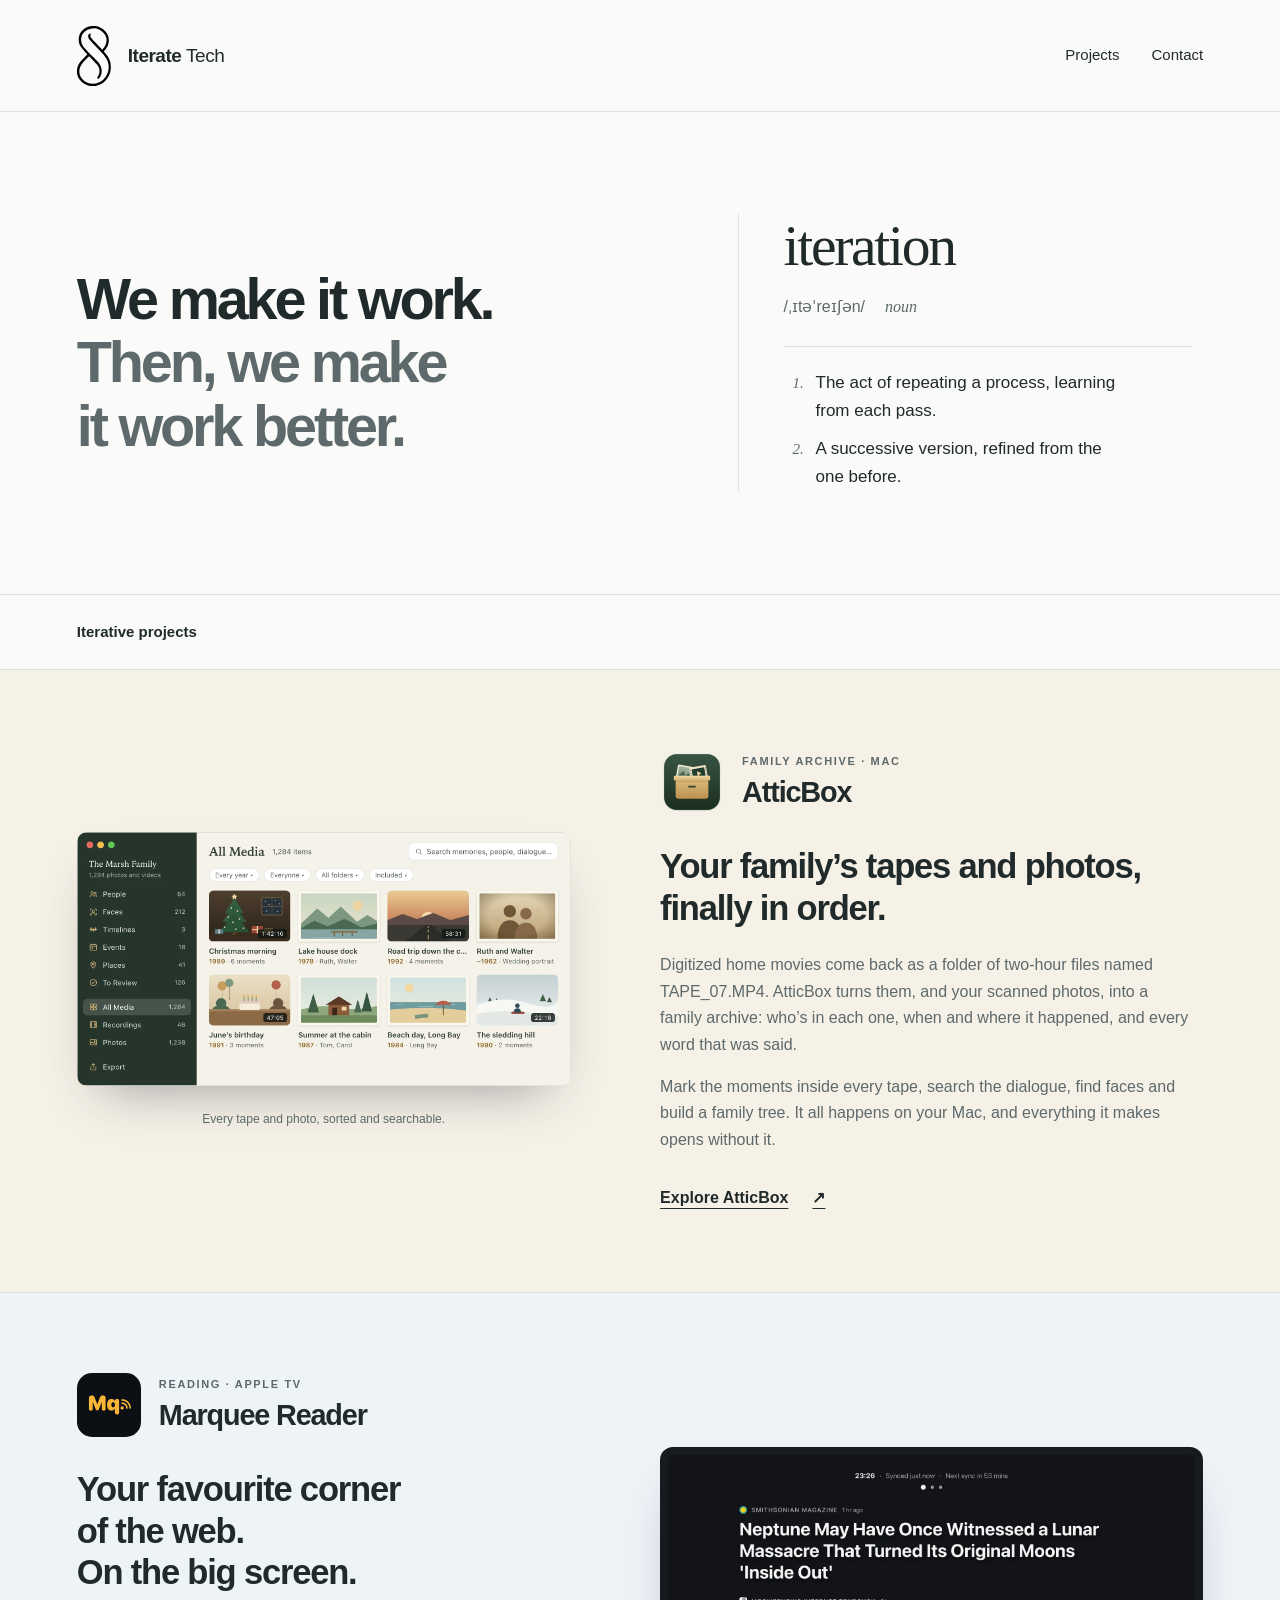
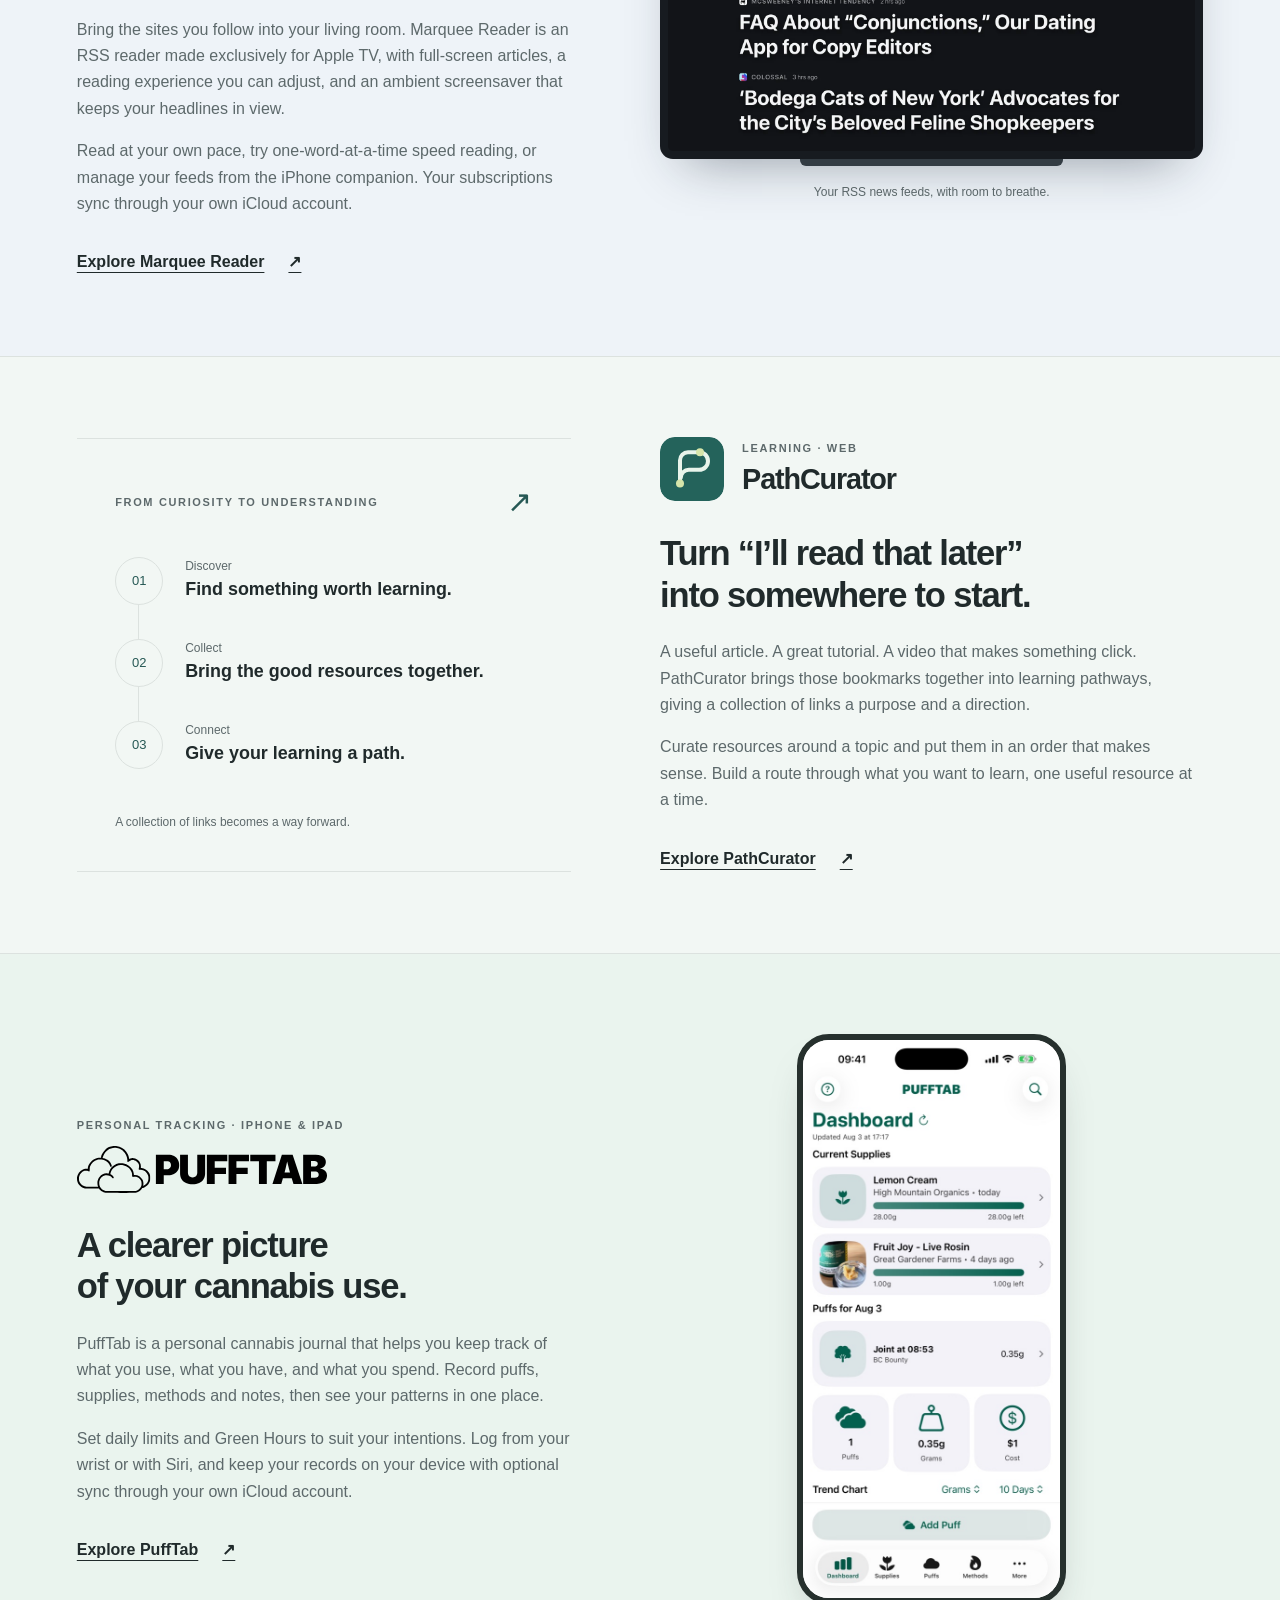
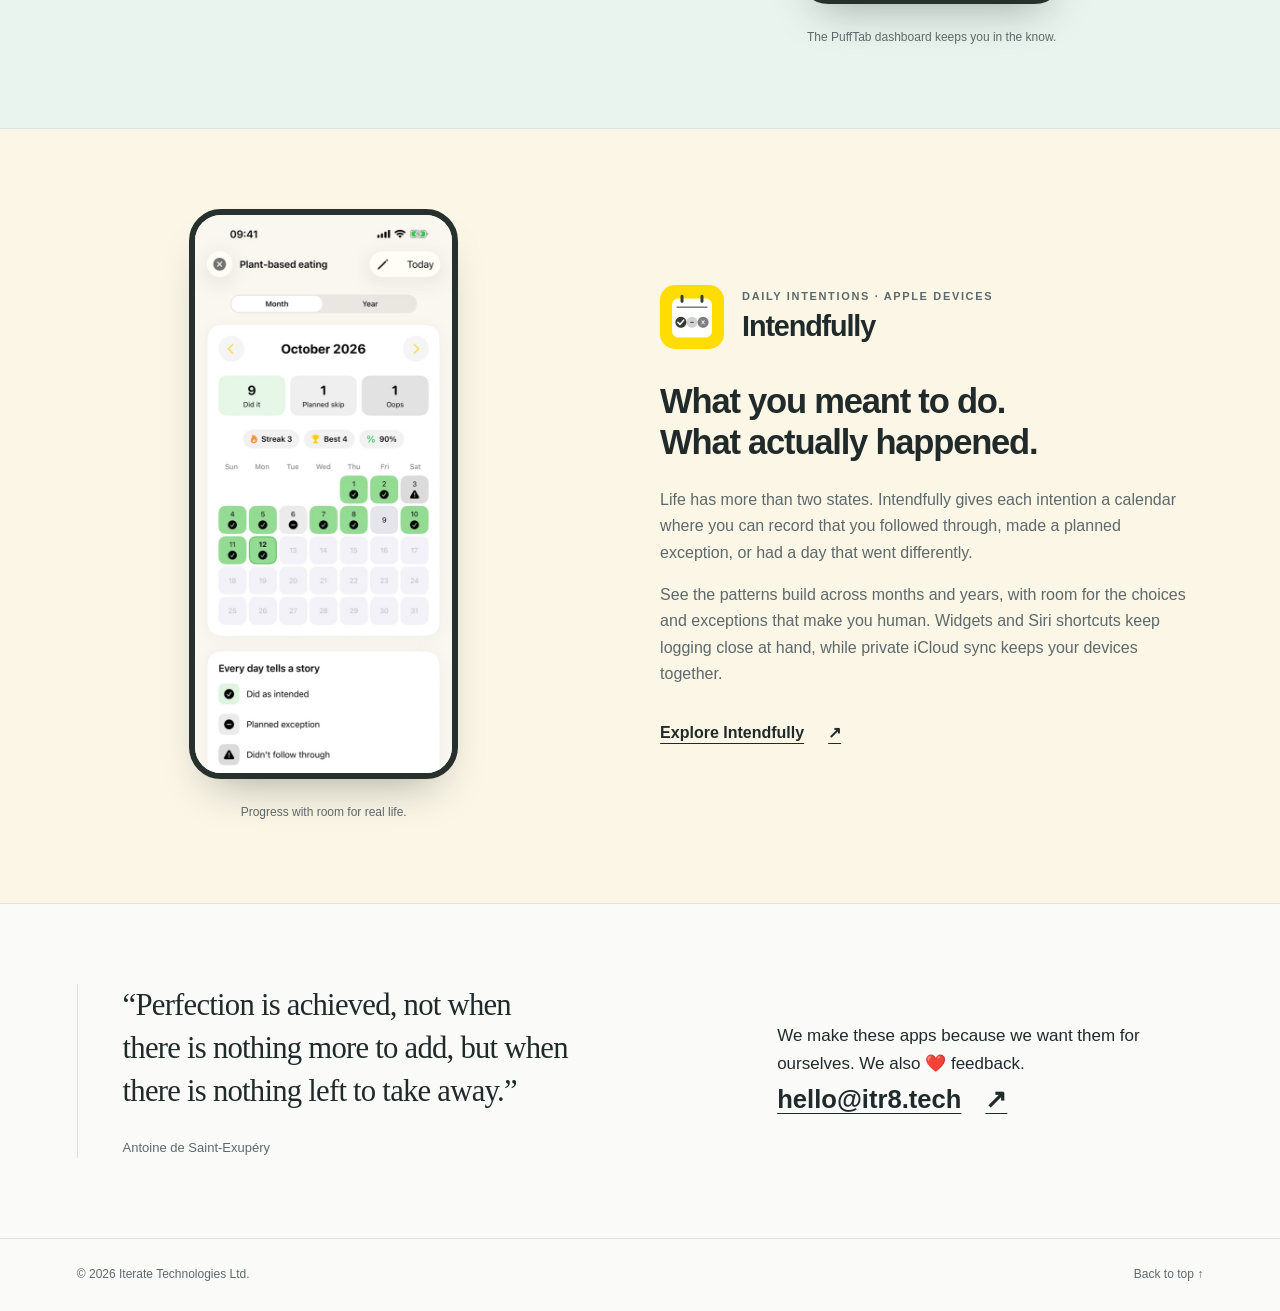
==== commit 18fc1e88: "Add AtticBox to the projects list and fix headline widows AtticBox leads the project list, with its " ====
--- a/index.html
+++ b/index.html
@@ -4,8 +4,8 @@
     <meta charset="utf-8">
     <meta name="viewport" content="width=device-width, initial-scale=1">
     <meta name="color-scheme" content="light dark">
-    <meta name="description" content="Iterate Technologies - Explore Marquee Reader, PathCurator, PuffTab and Intendfully.">
-    <title>Iterate Technologies - Explore Marquee Reader, PathCurator, PuffTab and Intendfully</title>
+    <meta name="description" content="Iterate Technologies - Explore AtticBox, Marquee Reader, PathCurator, PuffTab and Intendfully.">
+    <title>Iterate Technologies - Explore AtticBox, Marquee Reader, PathCurator, PuffTab and Intendfully</title>
     <link rel="stylesheet" href="assets/site.css">
     <script>
         // Honour an existing theme preference; otherwise follow the device.
@@ -27,7 +27,7 @@
     <main id="main">
         <section class="intro page-padding" aria-labelledby="intro-title">
             <div>
-                <h1 id="intro-title">We make it work.<br><span>Then, we make<br class="desktop-break"> it work better.</span></h1>
+                <h1 id="intro-title">We make it work.<br><span>Then, we make<br class="desktop-break"> it work&nbsp;better.</span></h1>
             </div>
             <div class="dictionary-entry">
                 <h2 id="iteration-title"><dfn>iteration</dfn></h2>
@@ -41,10 +41,25 @@
 
         <div class="projects-heading page-padding" id="projects"><h2>Iterative projects</h2></div>
 
+        <section class="project atticbox page-padding" aria-labelledby="atticbox-title" id="atticbox">
+            <div class="project-copy">
+                <div class="project-identity"><img class="app-icon atticbox-icon" src="assets/atticbox-icon.png" width="80" height="80" alt="" loading="lazy"><div><p class="eyebrow">Family archive · Mac</p><h3 id="atticbox-title">AtticBox</h3></div></div>
+                <p class="project-lead">Your family’s tapes and photos,<br class="desktop-break"> finally in order.</p>
+                <p>Digitized home movies come back as a folder of two-hour files named TAPE_07.MP4. AtticBox turns them, and your scanned photos, into a family archive: who’s in each one, when and where it happened, and every word that was said.</p>
+                <p>Mark the moments inside every tape, search the dialogue, find faces and build a family tree. It all happens on your Mac, and everything it makes opens without it.</p>
+                <a class="text-link explore" href="https://atticbox.app">Explore AtticBox <span aria-hidden="true">↗</span></a>
+            </div>
+            <figure class="project-visual mac-visual">
+                <img class="shot-light" src="assets/atticbox-window.webp" width="1760" height="906" alt="The AtticBox window: a sidebar of People, Faces, Timelines, Events and Places beside a grid of family photos and tapes with their years and running times" loading="lazy">
+                <img class="shot-dark" src="assets/atticbox-window-dark.webp" width="1760" height="906" alt="The AtticBox window: a sidebar of People, Faces, Timelines, Events and Places beside a grid of family photos and tapes with their years and running times" loading="lazy">
+                <figcaption>Every tape and photo, sorted and searchable.</figcaption>
+            </figure>
+        </section>
+
         <section class="project marquee page-padding" aria-labelledby="marquee-title" id="marquee-reader">
             <div class="project-copy">
                 <div class="project-identity"><img class="app-icon marquee-icon" src="assets/marquee-icon.png" width="80" height="80" alt="" loading="lazy"><div><p class="eyebrow">Reading · Apple TV</p><h3 id="marquee-title">Marquee Reader</h3></div></div>
-                <p class="project-lead">Your favourite corner of the web.<br>On the big screen.</p>
+                <p class="project-lead">Your favourite corner of&nbsp;the&nbsp;web.<br>On the big screen.</p>
                 <p>Bring the sites you follow into your living room. Marquee Reader is an RSS reader made exclusively for Apple TV, with full-screen articles, a reading experience you can adjust, and an ambient screensaver that keeps your headlines in view.</p>
                 <p>Read at your own pace, try one-word-at-a-time speed reading, or manage your feeds from the iPhone companion. Your subscriptions sync through your own iCloud account.</p>
                 <a class="text-link explore" href="https://marqueereader.app">Explore Marquee Reader <span aria-hidden="true">↗</span></a>
--- a/assets/site.css
+++ b/assets/site.css
@@ -1,4 +1,4 @@
-:root { color-scheme: light; --bg: #fafbf9; --text: #202a2b; --muted: #5d696b; --line: #dce2df; --marquee: #eef3f8; --path: #f2f7f4; --puff: #eaf4ee; --intend: #fbf6e6; --accent: #265854; }
+:root { color-scheme: light; --bg: #fafbf9; --text: #202a2b; --muted: #5d696b; --line: #dce2df; --attic: #f6f1e7; --marquee: #eef3f8; --path: #f2f7f4; --puff: #eaf4ee; --intend: #fbf6e6; --accent: #265854; }
 * { box-sizing: border-box; }
 html { scroll-behavior: smooth; scroll-padding-top: 24px; }
 body { margin: 0; background: var(--bg); color: var(--text); font: 17px/1.65 -apple-system, BlinkMacSystemFont, "Segoe UI", sans-serif; -webkit-font-smoothing: antialiased; }
@@ -30,13 +30,14 @@
 .projects-heading h2 { font-size: 15px; font-weight: 650; }
 .projects-heading > span { font-size: 13px; color: var(--muted); }
 .project { display: grid; grid-template-columns: 1fr 1.1fr; gap: clamp(40px, 7vw, 120px); align-items: center; padding-block: 80px; border-bottom: 1px solid var(--line); }
+.atticbox { background: var(--attic); }
 .marquee { background: var(--marquee); }
 .pathcurator { background: var(--path); }
 .pufftab { background: var(--puff); }
 .intendfully { background: var(--intend); }
 .project-identity { display: flex; align-items: center; gap: 18px; margin-bottom: 32px; }
 .app-icon { width: 64px; height: 64px; object-fit: cover; border-radius: 15px; flex-shrink: 0; }
-.marquee-icon { object-fit: contain; }
+.marquee-icon, .atticbox-icon { object-fit: contain; }
 h3 { font-size: clamp(23px, 2.25vw, 36px); letter-spacing: -.04em; line-height: 1.3; font-weight: 650; margin-top: 4px; }
 .project-lead { font-size: clamp(26px, 2.7vw, 44px); line-height: 1.2; letter-spacing: -.035em; font-weight: 550; margin-bottom: 23px; }
 .project-copy > p:not(.project-lead) { color: var(--muted); max-width: 60ch; margin-top: 16px; font-size: 16px; }
@@ -47,8 +48,8 @@
 .tv-frame { background: #171b20; border: 8px solid #171b20; border-radius: 13px; box-shadow: 0 25px 50px -25px #17223170; position: relative; }
 .tv-frame img { width: 100%; aspect-ratio: 16/9; object-fit: cover; border-radius: 5px; }
 .tv-frame::after { content: ''; display: block; position: absolute; bottom: -15px; left: 25%; width: 50%; height: 7px; background: #333c43; border-radius: 0 0 6px 6px; }
-.pathcurator .project-copy, .intendfully .project-copy { grid-column: 2; grid-row: 1; }
-.pathcurator .project-visual, .intendfully .project-visual { grid-column: 1; grid-row: 1; }
+.atticbox .project-copy, .pathcurator .project-copy, .intendfully .project-copy { grid-column: 2; grid-row: 1; }
+.atticbox .project-visual, .pathcurator .project-visual, .intendfully .project-visual { grid-column: 1; grid-row: 1; }
 .pathway-visual { padding: clamp(24px, 3vw, 48px); border-block: 1px solid var(--line); }
 .pathway-heading { display: flex; align-items: center; gap: 20px; justify-content: space-between; }
 .pathway-symbol { color: var(--accent); font-size: 30px; }
@@ -60,6 +61,8 @@
 .pathway strong { display: block; font-size: clamp(16px, 1.4vw, 22px); font-weight: 550; line-height: 1.4; }
 .pathway-visual figcaption { text-align: left; margin-top: 0; }
 .pufftab-wordmark { width: 250px; margin-top: 12px; }
+.mac-visual img { width: 100%; border-radius: 10px; box-shadow: 0 25px 50px -25px #17223170; }
+.mac-visual .shot-dark { display: none; }
 .phone-visual { display: flex; flex-direction: column; align-items: center; }
 .phone-frame { width: clamp(210px, 21vw, 270px); border: 6px solid #26302d; border-radius: 32px; overflow: hidden; background: #fff; box-shadow: 0 24px 45px -22px #26302d65; }
 .phone-frame img { width: 100%; }
@@ -80,11 +83,15 @@
 .skip-link:focus { top: 12px; }
 .sr-only { position: absolute; width: 1px; height: 1px; padding: 0; margin: -1px; overflow: hidden; clip-path: inset(50%); white-space: nowrap; border: 0; }
 @media (prefers-color-scheme: dark) {
-    :root:not([data-theme="light"]) { color-scheme: dark; --bg: #151b1d; --text: #edf1ec; --muted: #b0bcb9; --line: #35423f; --marquee: #1c2732; --path: #1a2926; --puff: #172c24; --intend: #2d2a20; --accent: #b1d8c9; }
+    :root:not([data-theme="light"]) { color-scheme: dark; --bg: #151b1d; --text: #edf1ec; --muted: #b0bcb9; --line: #35423f; --attic: #29261f; --marquee: #1c2732; --path: #1a2926; --puff: #172c24; --intend: #2d2a20; --accent: #b1d8c9; }
     :root:not([data-theme="light"]) .brand-mark img, :root:not([data-theme="light"]) .pufftab-wordmark { filter: brightness(0) invert(1); }
+    :root:not([data-theme="light"]) .mac-visual .shot-light { display: none; }
+    :root:not([data-theme="light"]) .mac-visual .shot-dark { display: block; }
 }
-:root[data-theme="dark"] { color-scheme: dark; --bg: #151b1d; --text: #edf1ec; --muted: #b0bcb9; --line: #35423f; --marquee: #1c2732; --path: #1a2926; --puff: #172c24; --intend: #2d2a20; --accent: #b1d8c9; }
+:root[data-theme="dark"] { color-scheme: dark; --bg: #151b1d; --text: #edf1ec; --muted: #b0bcb9; --line: #35423f; --attic: #29261f; --marquee: #1c2732; --path: #1a2926; --puff: #172c24; --intend: #2d2a20; --accent: #b1d8c9; }
 [data-theme="dark"] .brand-mark img, [data-theme="dark"] .pufftab-wordmark { filter: brightness(0) invert(1); }
+[data-theme="dark"] .mac-visual .shot-light { display: none; }
+[data-theme="dark"] .mac-visual .shot-dark { display: block; }
 @media (min-width: 1700px) { .project { gap: 9vw; } .project-copy > p:not(.project-lead) { font-size: 18px; } .phone-frame { width: 300px; } }
 @media (max-width: 900px) {
     .intro { gap: 40px; }
@@ -106,7 +113,7 @@
     blockquote { font-size: 26px; }
     .projects-heading { align-items: start; flex-direction: column; gap: 3px; }
     .project { grid-template-columns: 1fr; gap: 40px; padding-block: 48px; }
-    .pathcurator .project-copy, .intendfully .project-copy, .pathcurator .project-visual, .intendfully .project-visual { grid-column: auto; grid-row: auto; }
+    .atticbox .project-copy, .pathcurator .project-copy, .intendfully .project-copy, .atticbox .project-visual, .pathcurator .project-visual, .intendfully .project-visual { grid-column: auto; grid-row: auto; }
     .project-lead { font-size: 31px; }
     .features { flex-direction: row; gap: 8px 16px; }
     .project-identity .eyebrow { font-size: 10px; }
